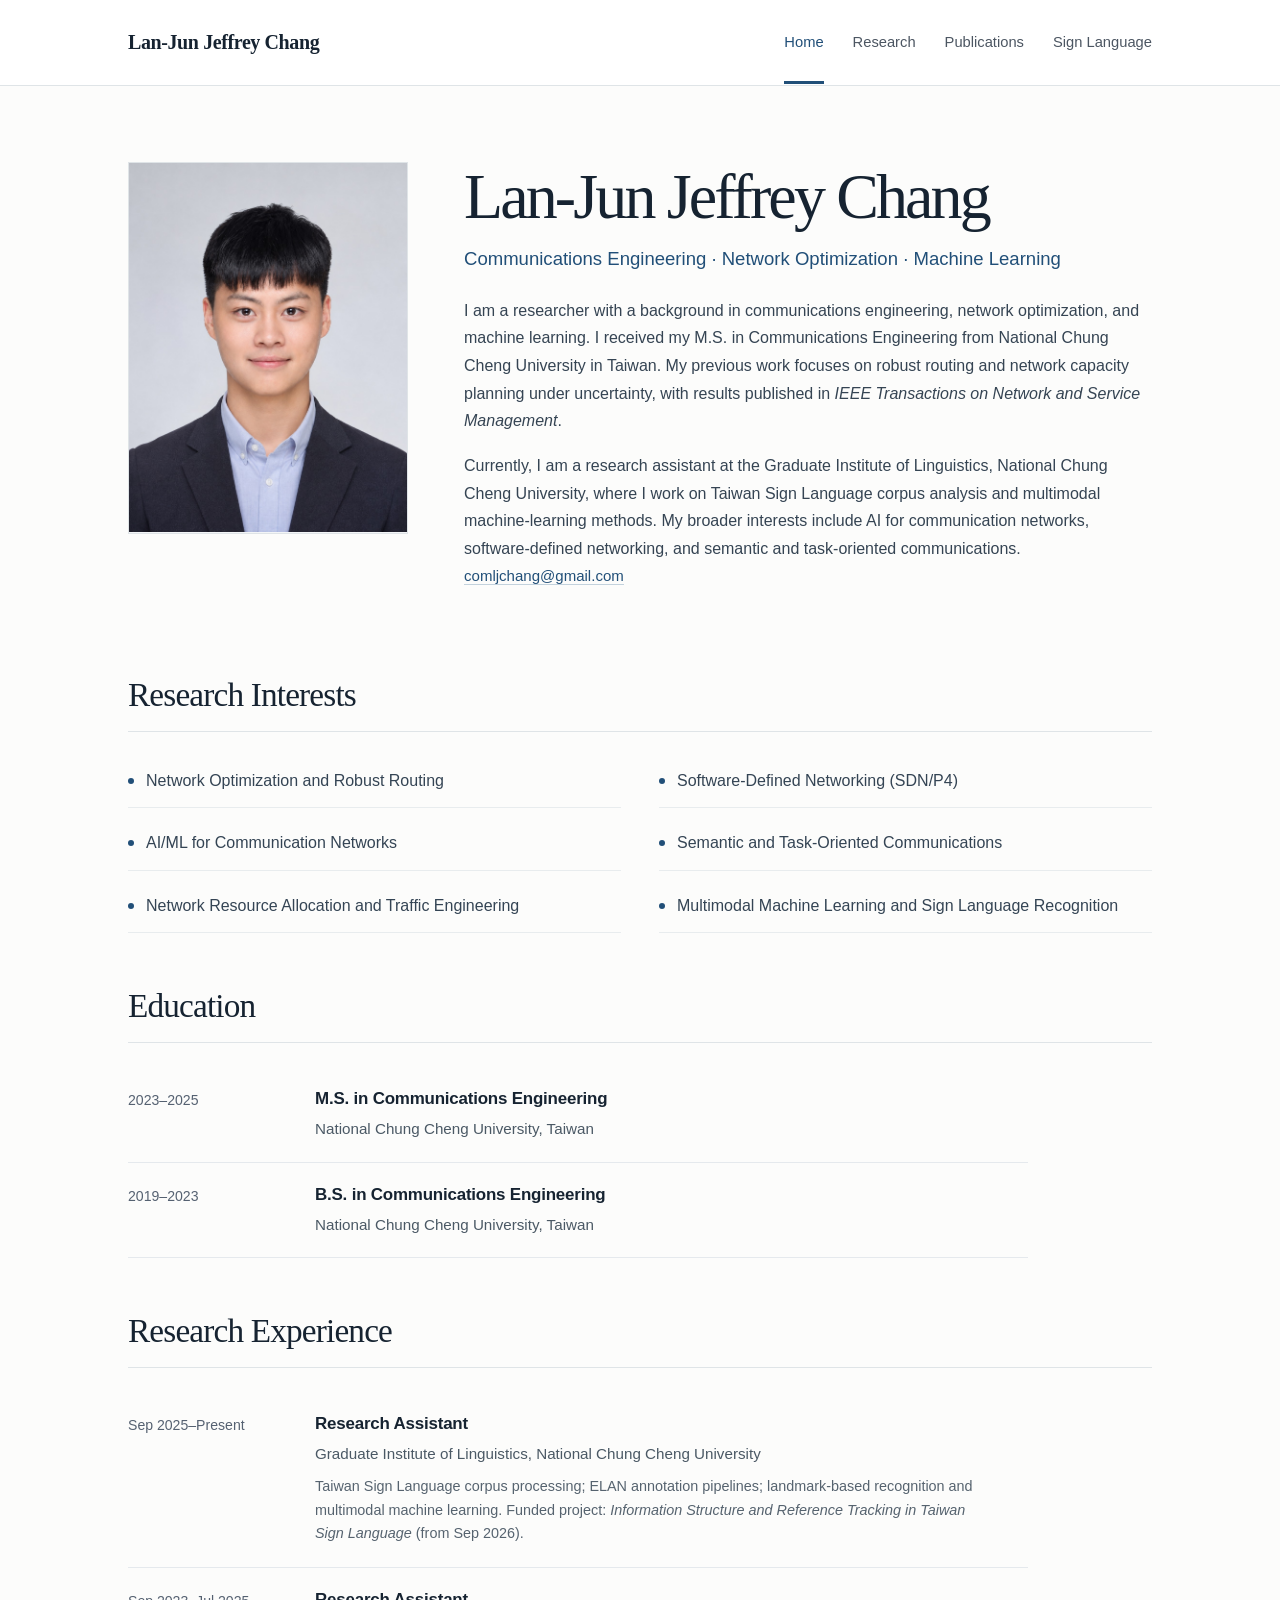
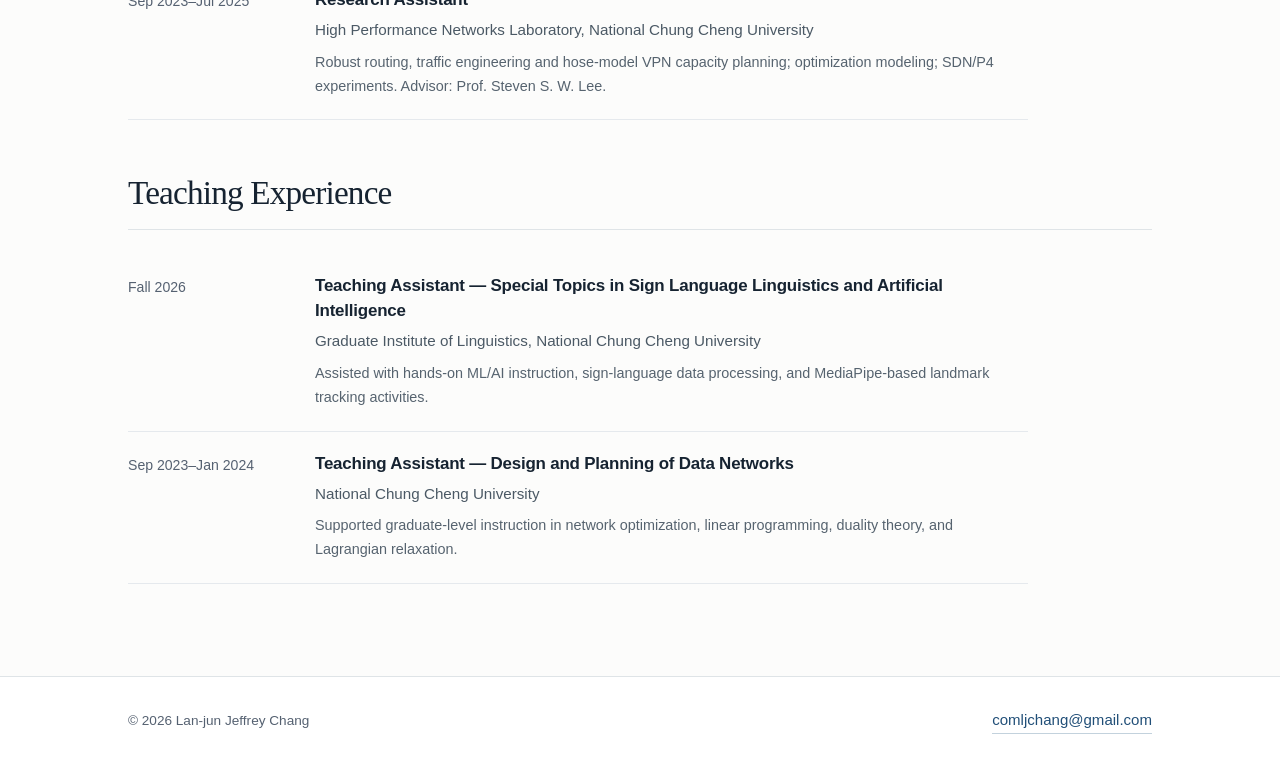
==== index.html @ 441f3f24 "Update index.html" ====
<!doctype html>
<html lang="en">
<head>
  <meta charset="utf-8">
  <meta name="viewport" content="width=device-width, initial-scale=1">
  <meta name="description" content="Academic homepage of Lan-Jun Jeffrey Chang, researcher in communications engineering, network optimization, and machine learning.">
  <meta name="theme-color" content="#ffffff">
  <title>Home | Lan-Jun Jeffrey Chang</title>
  <link rel="icon" type="image/svg+xml" href="favicon.svg">
  <link rel="stylesheet" href="styles.css">
</head>
<body>
  <a class="skip-link" href="#main">Skip to content</a>
  <header class="site-header">
    <div class="container header-inner">
      <a class="site-name" href="index.html">Lan-Jun Jeffrey Chang</a>
      <nav class="site-nav" aria-label="Main navigation">
        <a href="index.html" aria-current="page">Home</a>
        <a href="research.html">Research</a>
        <a href="publications.html">Publications</a>
        <a href="sign-language.html">Sign Language</a>
      </nav>
    </div>
  </header>
  <main id="main" class="container">
    <section class="home-intro" aria-labelledby="person-name">
      <figure class="portrait">
        <img src="profile.png" alt="Portrait of Lan-Jun Jeffrey Chang" width="1157" height="1536" loading="eager" decoding="async">
      </figure>
      <div class="intro-text">
        <h1 id="person-name">Lan-Jun Jeffrey Chang</h1>
        <p class="subtitle">Communications Engineering · Network Optimization · Machine Learning</p>
        <div class="bio">
          <p>I am a researcher with a background in communications engineering, network optimization, and machine learning. I received my M.S. in Communications Engineering from National Chung Cheng University in Taiwan. My previous work focuses on robust routing and network capacity planning under uncertainty, with results published in <em>IEEE Transactions on Network and Service Management</em>.</p>
          <p>Currently, I am a research assistant at the Graduate Institute of Linguistics, National Chung Cheng University, where I work on Taiwan Sign Language corpus analysis and multimodal machine-learning methods. My broader interests include AI for communication networks, software-defined networking, and semantic and task-oriented communications.</p>
        </div>
        <a class="contact-link" href="mailto:comljchang@gmail.com">comljchang@gmail.com</a>
      </div>
    </section>

    <section class="section" aria-labelledby="interests-title">
      <div class="section-title"><h2 id="interests-title">Research Interests</h2></div>
      <ul class="interests">
        <li>Network Optimization and Robust Routing</li>
        <li>Software-Defined Networking (SDN/P4)</li>
        <li>AI/ML for Communication Networks</li>
        <li>Semantic and Task-Oriented Communications</li>
        <li>Network Resource Allocation and Traffic Engineering</li>
        <li>Multimodal Machine Learning and Sign Language Recognition</li>
      </ul>
    </section>

    <section class="section" aria-labelledby="education-title">
      <div class="section-title"><h2 id="education-title">Education</h2></div>
      <div class="timeline">
        <div class="entry">
          <div class="date">2023–2025</div>
          <div><h3>M.S. in Communications Engineering</h3><p>National Chung Cheng University, Taiwan</p></div>
        </div>
        <div class="entry">
          <div class="date">2019–2023</div>
          <div><h3>B.S. in Communications Engineering</h3><p>National Chung Cheng University, Taiwan</p></div>
        </div>
      </div>
    </section>

    <section class="section" aria-labelledby="work-title">
      <div class="section-title"><h2 id="work-title">Research Experience</h2></div>
      <div class="timeline">
        <div class="entry">
          <div class="date">Sep 2025–Present</div>
          <div>
            <h3>Research Assistant</h3>
            <p>Graduate Institute of Linguistics, National Chung Cheng University</p>
            <p class="detail">Taiwan Sign Language corpus processing; ELAN annotation pipelines; landmark-based recognition and multimodal machine learning. Funded project: <em>Information Structure and Reference Tracking in Taiwan Sign Language</em> (from Sep 2026).</p>
          </div>
        </div>
        <div class="entry">
          <div class="date">Sep 2023–Jul 2025</div>
          <div>
            <h3>Research Assistant</h3>
            <p>High Performance Networks Laboratory, National Chung Cheng University</p>
            <p class="detail">Robust routing, traffic engineering and hose-model VPN capacity planning; optimization modeling; SDN/P4 experiments. Advisor: Prof. Steven S. W. Lee.</p>
          </div>
        </div>
      </div>
    </section>

    <section class="section" aria-labelledby="teaching-title">
      <div class="section-title"><h2 id="teaching-title">Teaching Experience</h2></div>
      <div class="timeline">
        <div class="entry">
          <div class="date">Fall 2026</div>
          <div>
            <h3>Teaching Assistant — Special Topics in Sign Language Linguistics and Artificial Intelligence</h3>
            <p>Graduate Institute of Linguistics, National Chung Cheng University</p>
            <p class="detail">Assisted with hands-on ML/AI instruction, sign-language data processing, and MediaPipe-based landmark tracking activities.</p>
          </div>
        </div>
        <div class="entry">
          <div class="date">Sep 2023–Jan 2024</div>
          <div>
            <h3>Teaching Assistant — Design and Planning of Data Networks</h3>
            <p>National Chung Cheng University</p>
            <p class="detail">Supported graduate-level instruction in network optimization, linear programming, duality theory, and Lagrangian relaxation.</p>
          </div>
        </div>
      </div>
    </section>
  </main>
  <footer class="site-footer">
    <div class="container footer-inner">
      <p>© 2026 Lan-jun Jeffrey Chang</p>
      <a class="footer-email" href="mailto:comljchang@gmail.com">comljchang@gmail.com</a>
    </div>
  </footer>
</body>
</html>
---- styles.css ----
:root{
  color-scheme: light;
  --page:#fcfcfb;
  --paper:#ffffff;
  --ink:#162331;
  --muted:#556171;
  --soft:#737e89;
  --accent:#214f78;
  --accent-hover:#123957;
  --line:#dfe4e7;
  --soft-bg:#f6f8f9;
  --max:1080px;
}
*, *::before, *::after{box-sizing:border-box}
html{scroll-behavior:smooth}
body{margin:0;background:var(--page);color:var(--ink);font-family: -apple-system,BlinkMacSystemFont,"Segoe UI",Roboto,"Noto Sans",Arial,sans-serif;font-size:16px;line-height:1.72;-webkit-font-smoothing:antialiased}
a{color:var(--accent);text-underline-offset:3px}
a:hover{color:var(--accent-hover)}
a:focus-visible{outline:3px solid #729ec5;outline-offset:4px;border-radius:2px}
button:focus-visible{outline:3px solid #729ec5;outline-offset:4px}
img{max-width:100%;height:auto}
p{margin:0 0 1.1rem}
h1,h2,h3{margin:0;font-weight:600;line-height:1.23;letter-spacing:-.025em}
h1,h2{font-family:Georgia,"Times New Roman",serif}
h1{font-size:clamp(2.55rem,5vw,4.15rem);font-weight:500;line-height:1.08;letter-spacing:-.045em}
h2{font-size:clamp(1.65rem,2.6vw,2.1rem);font-weight:500}
h3{font-size:1.12rem;font-weight:650;letter-spacing:-.012em}
.container{max-width:var(--max);margin:0 auto;padding:0 28px}
.skip-link{position:absolute;z-index:10;top:-80px;left:15px;background:#fff;padding:8px 14px}
.skip-link:focus{top:9px}
.site-header{background:var(--paper);border-bottom:1px solid var(--line)}
.header-inner{display:flex;align-items:center;justify-content:space-between;min-height:85px;gap:20px}
.site-name{font-family:Georgia,"Times New Roman",serif;font-size:1.25rem;text-decoration:none;color:var(--ink);font-weight:600;letter-spacing:-.02em;white-space:nowrap}
.site-name:hover{color:var(--accent)}
.site-nav{display:flex;align-items:center;gap:29px;flex-wrap:wrap}
.site-nav a{font-size:.92rem;text-decoration:none;color:#4c5662;padding:29px 0 25px;border-bottom:3px solid transparent;white-space:nowrap}
.site-nav a:hover,.site-nav a[aria-current="page"]{color:var(--accent);border-bottom-color:var(--accent)}
.site-footer{border-top:1px solid var(--line);padding:30px 0 42px;margin-top:78px;background:var(--paper);font-size:.85rem;color:var(--muted)}
.footer-inner{display:flex;justify-content:space-between;align-items:center;gap:18px;flex-wrap:wrap}
.footer-inner p{margin:0}
.footer-links{display:flex;gap:20px;flex-wrap:wrap}
.footer-links a{text-decoration:none}
.footer-links a:hover{text-decoration:underline}
.home-intro{padding:76px 0 58px;display:grid;grid-template-columns:300px minmax(0,1fr);gap:65px;align-items:start}
.portrait{margin:0}
.portrait img{display:block;width:100%;aspect-ratio:4/5;object-fit:cover;object-position:center top;border:1px solid var(--line);background:#e7ebed}
.portrait figcaption{margin-top:10px;font-size:.75rem;color:var(--soft)}
.eyebrow{font-size:.79rem;font-weight:650;color:var(--accent);text-transform:uppercase;letter-spacing:.115em;margin:0 0 14px}
.home-intro .subtitle{font-size:1.16rem;color:var(--accent);margin:14px 0 24px;line-height:1.5}
.home-intro .bio{max-width:650px;font-size:1.025rem;color:#354453}
.home-intro .bio p:last-child{margin-bottom:0}
.academic-links{margin:22px 0 0;display:flex;align-items:center;gap:20px;flex-wrap:wrap;font-size:.91rem}
.academic-links a{font-weight:600;text-decoration:none;border-bottom:1px solid #aac1d2}
.academic-links a:hover{border-bottom-color:currentColor}
.section{padding:39px 0 7px}
.section-title{border-bottom:1px solid var(--line);padding-bottom:15px;margin-bottom:24px}
.section-title h2{margin:0}
.section-intro{max-width:790px;color:var(--muted);margin-top:12px}
.interests{display:grid;grid-template-columns:repeat(2,minmax(0,1fr));gap:10px 38px;list-style:none;padding:0;margin:0}
.interests li{border-bottom:1px solid #e8ecee;padding:11px 0 13px;display:flex;gap:12px;color:#344454}
.interests li::before{content:"";width:6px;height:6px;margin-top:11px;flex:0 0 auto;background:var(--accent);border-radius:50%}
.experience-grid{display:grid;grid-template-columns:1fr 1fr;gap:52px}
.entry{display:grid;grid-template-columns:112px 1fr;gap:18px;padding:20px 0;border-bottom:1px solid #e5e9ed}
.entry:first-child{padding-top:5px}
.entry .date{font-size:.87rem;color:var(--muted);padding-top:2px;white-space:nowrap}
.entry h3{font-size:1.02rem;margin-bottom:6px}
.entry p{font-size:.92rem;color:var(--muted);margin:0;line-height:1.55}
.paper{display:grid;grid-template-columns:61px 1fr;gap:20px;padding:20px 0 22px;border-bottom:1px solid #e5e9ed}
.paper:first-child{padding-top:1px}
.paper-year{font-size:.91rem;color:var(--muted);padding-top:2px}
.paper h3{font-size:1.08rem;line-height:1.45;font-weight:650;margin:0 0 7px}
.paper h3 a{text-decoration:none;color:var(--ink)}
.paper h3 a:hover{text-decoration:underline;color:var(--accent)}
.paper p{margin:0 0 7px;color:var(--muted);font-size:.94rem}
.paper .journal{font-style:italic}
.paper-links{margin-top:4px;display:flex;gap:18px;flex-wrap:wrap;font-size:.88rem}
.paper-links a{text-decoration:none;font-weight:600}
.text-link{display:inline-block;text-decoration:none;font-size:.94rem;font-weight:650;margin-top:18px}
.text-link:hover{text-decoration:underline}
.page-intro{padding:65px 0 35px;max-width:850px}
.page-intro .summary{font-size:1.13rem;color:#42515f;max-width:760px;margin:22px 0 0}
.content-section{padding:34px 0 12px}
.content-section h2{border-bottom:1px solid var(--line);padding-bottom:15px;margin-bottom:24px}
.content-section h3{margin:24px 0 9px}
.content-section p{max-width:810px;color:#3d4b59}
.content-section ul{padding-left:24px;color:#3d4b59}
.content-section li{padding-bottom:6px;max-width:770px}
.project{padding:17px 0 24px;border-bottom:1px solid #e5e9ed}
.project:first-child{padding-top:0}
.project h3{margin:0 0 10px;font-size:1.16rem}
.project p{margin-bottom:8px}
.project .project-keywords{font-size:.86rem;color:var(--muted);margin:10px 0 0}
.note{border-left:3px solid #8eaac1;background:var(--soft-bg);padding:15px 19px;font-size:.89rem;color:var(--muted);max-width:820px;margin-top:22px}
.stack{display:grid;grid-template-columns:1fr 1fr;gap:42px;margin-top:6px}
.stack h3{margin-top:0}
.small-list{list-style:none;margin:0;padding:0}
.small-list li{padding:9px 0;border-bottom:1px solid #e5e9ed;color:#3e4c59}
.contact-inline{font-size:.95rem;color:var(--muted)}
@media(max-width:900px){.home-intro{grid-template-columns:260px 1fr;gap:36px;padding-top:52px}.experience-grid{gap:30px}.entry{grid-template-columns:1fr;gap:0}.site-nav{gap:18px}}
@media(max-width:690px){.container{padding:0 21px}.header-inner{display:block;padding-top:14px;padding-bottom:9px;min-height:auto}.site-name{display:block;font-size:1.21rem}.site-nav{gap:21px;margin-top:8px;flex-wrap:nowrap;overflow-x:auto;scrollbar-width:thin}.site-nav a{font-size:.86rem;padding:12px 0 10px}.home-intro{display:flex;flex-direction:column;gap:30px;padding:35px 0 30px}.portrait{width:min(100%,300px)}.portrait figcaption{margin-top:7px}.home-intro .subtitle{margin:14px 0 20px}.interests,.experience-grid,.stack{grid-template-columns:1fr}.section{padding-top:28px}.page-intro{padding:45px 0 22px}.page-intro .summary{font-size:1.045rem}.site-footer{margin-top:55px}.entry{grid-template-columns:98px 1fr;gap:12px}}
@media(max-width:385px){.container{padding:0 16px}.paper{grid-template-columns:1fr;gap:5px}.entry{grid-template-columns:1fr;gap:2px}.site-nav{gap:18px}}
@media(prefers-reduced-motion:reduce){html{scroll-behavior:auto}}

/* Scholar site updates — November 2026 */
.home-intro{grid-template-columns:280px minmax(0,1fr);gap:56px;padding:76px 0 46px}
.portrait img{aspect-ratio:1157/1536;object-fit:contain;object-position:center top;border:1px solid var(--line);background:#f3f5f7}
.home-intro .bio{font-size:1rem;max-width:730px}
.contact-link,.footer-email{font-size:.94rem;text-decoration:none;color:var(--accent);border-bottom:1px solid #c3d2dd}
.contact-link:hover,.footer-email:hover{border-bottom-color:var(--accent)}
.section{padding:39px 0 14px}
.timeline{max-width:900px}
.timeline .entry{grid-template-columns:165px minmax(0,1fr);gap:22px;padding:19px 0 21px}
.timeline .entry .date{font-size:.88rem;white-space:normal}
.timeline .entry h3{font-size:1.06rem;line-height:1.48}
.timeline .entry p{font-size:.95rem;color:#4b5965}
.timeline .entry .detail{margin-top:9px;color:#56636f;font-size:.9rem;line-height:1.65;max-width:680px}
.interests{grid-template-columns:repeat(2,minmax(0,1fr))}
.teaching-photo{margin:9px 0 34px;max-width:960px}
.teaching-photo img{display:block;width:100%;height:auto;border:1px solid var(--line);background:#f4f5f6}
.teaching-photo figcaption{font-size:.81rem;line-height:1.6;color:var(--muted);margin-top:9px}
@media(max-width:900px){.home-intro{grid-template-columns:240px 1fr;gap:33px;padding-top:52px}.timeline .entry{grid-template-columns:140px 1fr}}
@media(max-width:690px){.home-intro{display:flex;flex-direction:column;gap:28px;padding:35px 0 25px}.portrait{width:min(100%,265px)}.timeline .entry{grid-template-columns:122px 1fr;gap:12px}.interests{grid-template-columns:1fr}.teaching-photo{margin:8px 0 27px}}
@media(max-width:420px){.timeline .entry{grid-template-columns:1fr;gap:6px}}

/* Sign Language: accessible software tools */
.mission-section{padding-top:8px}
.mission-section p{max-width:860px}
.software-section{padding-top:28px}
.software-section > p{max-width:890px}
.software-grid{display:grid;grid-template-columns:repeat(2,minmax(0,1fr));gap:22px;margin-top:23px}
.software-item{border:1px solid var(--line);background:var(--paper);padding:26px 25px 25px;display:flex;flex-direction:column;align-items:flex-start;min-height:286px}
.software-item h3{margin:0 0 11px;font-size:1.1rem}
.software-item p{margin:0 0 24px;font-size:.95rem;line-height:1.66;color:#455464}
.download-unavailable,.download-link{display:inline-block;margin-top:auto;padding:10px 15px;font-size:.87rem;font-weight:600;line-height:1.4;border:1px solid #cdd7de;border-radius:3px}
.download-unavailable{background:#f4f6f7;color:#6c7680;cursor:not-allowed}
.download-link{background:var(--accent);color:#fff;text-decoration:none;border-color:var(--accent)}
.download-link:hover{background:var(--accent-hover);border-color:var(--accent-hover);color:#fff}
.software-note{font-size:.86rem;color:var(--muted);margin-top:14px}
@media(max-width:690px){.software-grid{grid-template-columns:1fr;gap:15px}.software-item{min-height:unset;padding:21px 19px}}

/* Ongoing avatar modeling project */
.project-status{font-size:.88rem;color:var(--muted);font-style:italic;margin-top:9px}
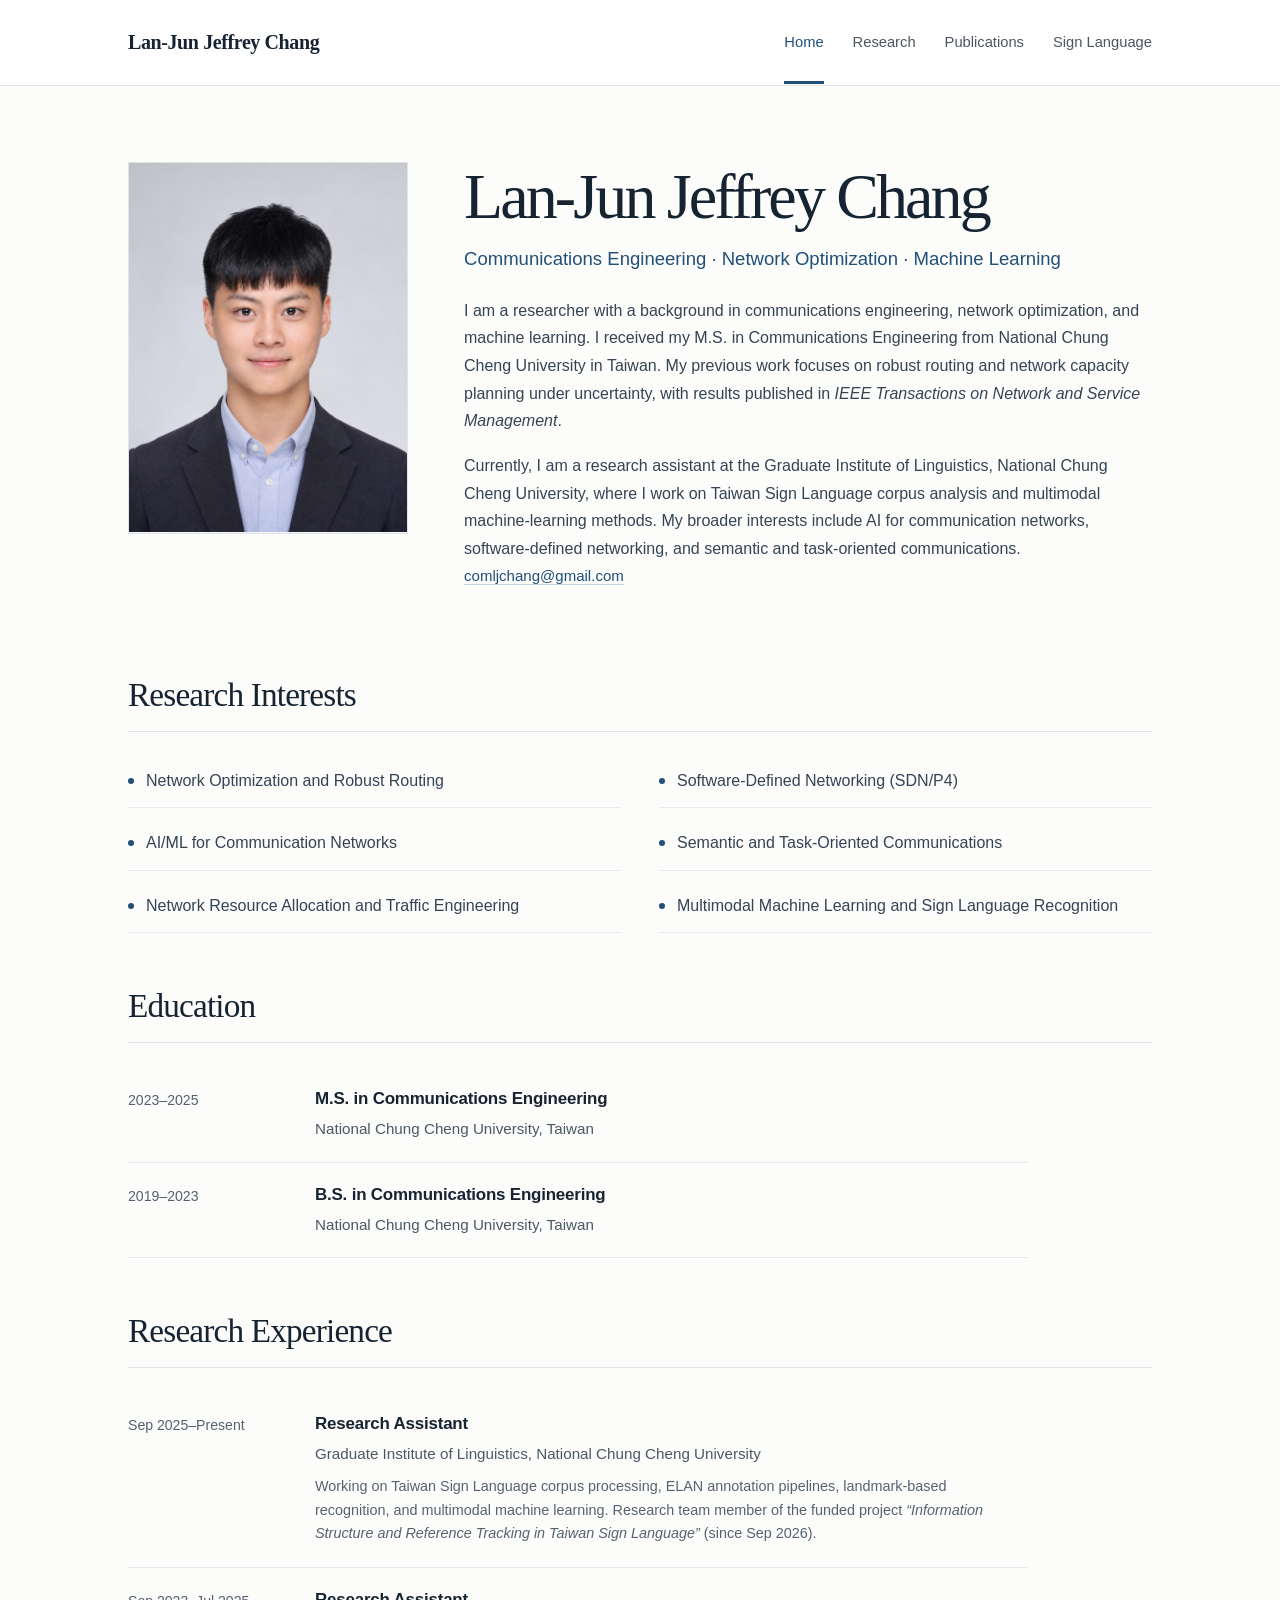
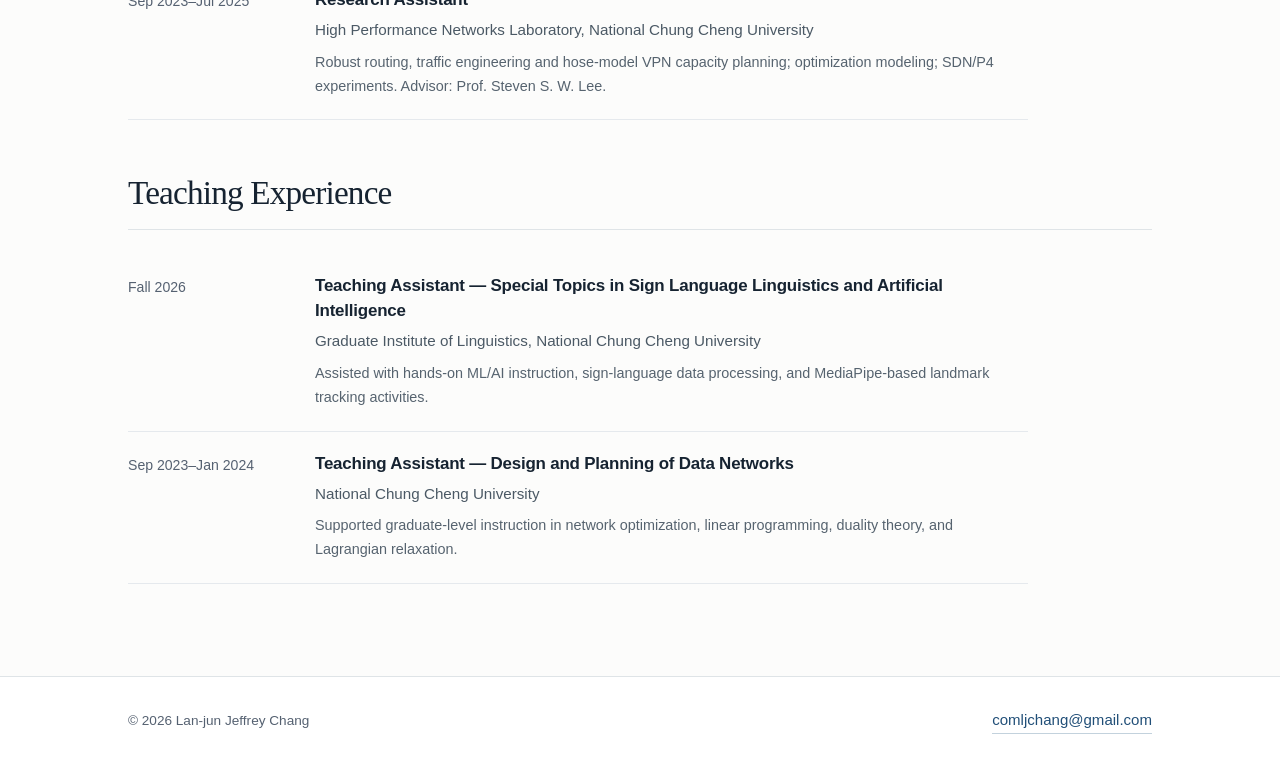
==== commit 737c55b2: "Update index.html" ====
--- a/index.html
+++ b/index.html
@@ -72,7 +72,7 @@
           <div>
             <h3>Research Assistant</h3>
             <p>Graduate Institute of Linguistics, National Chung Cheng University</p>
-            <p class="detail">Taiwan Sign Language corpus processing; ELAN annotation pipelines; landmark-based recognition and multimodal machine learning. Funded project: <em>Information Structure and Reference Tracking in Taiwan Sign Language</em> (from Sep 2026).</p>
+            <p class="detail">Working on Taiwan Sign Language corpus processing, ELAN annotation pipelines, landmark-based recognition, and multimodal machine learning. Research team member of the funded project <em>“Information Structure and Reference Tracking in Taiwan Sign Language”</em> (since Sep 2026).</p>
           </div>
         </div>
         <div class="entry">
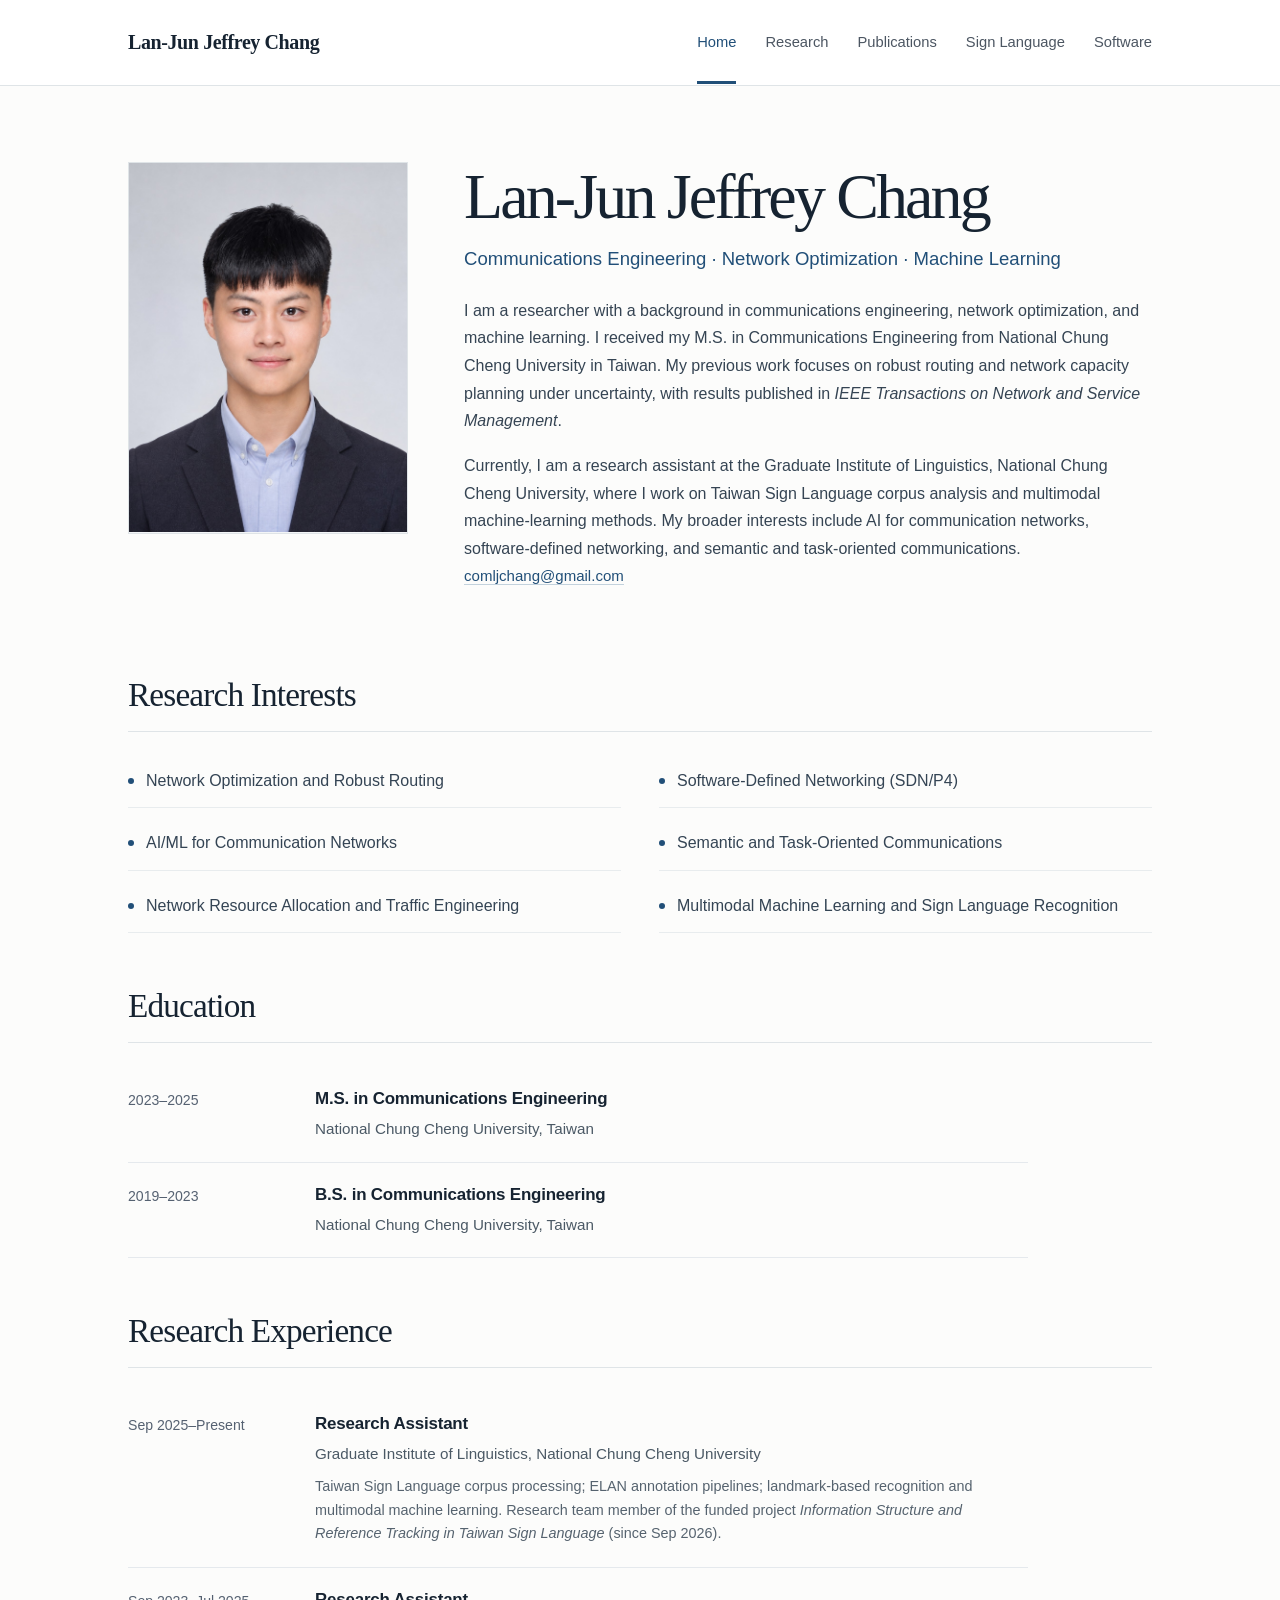
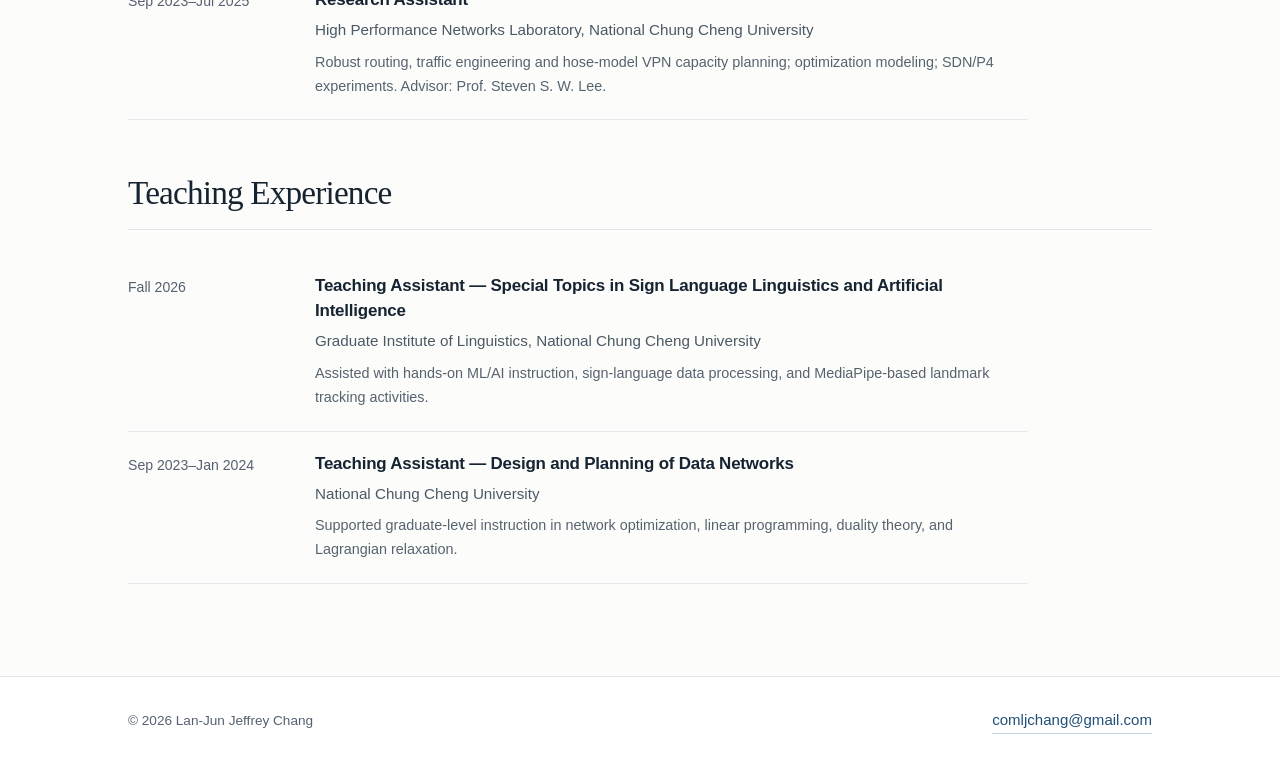
==== commit 0dfdbb39: "Add files via upload" ====
--- a/index.html
+++ b/index.html
@@ -19,6 +19,7 @@
         <a href="research.html">Research</a>
         <a href="publications.html">Publications</a>
         <a href="sign-language.html">Sign Language</a>
+        <a href="software.html">Software</a>
       </nav>
     </div>
   </header>
@@ -72,7 +73,7 @@
           <div>
             <h3>Research Assistant</h3>
             <p>Graduate Institute of Linguistics, National Chung Cheng University</p>
-            <p class="detail">Working on Taiwan Sign Language corpus processing, ELAN annotation pipelines, landmark-based recognition, and multimodal machine learning. Research team member of the funded project <em>“Information Structure and Reference Tracking in Taiwan Sign Language”</em> (since Sep 2026).</p>
+            <p class="detail">Taiwan Sign Language corpus processing; ELAN annotation pipelines; landmark-based recognition and multimodal machine learning. Research team member of the funded project <em>Information Structure and Reference Tracking in Taiwan Sign Language</em> (since Sep 2026).</p>
           </div>
         </div>
         <div class="entry">
@@ -110,7 +111,7 @@
   </main>
   <footer class="site-footer">
     <div class="container footer-inner">
-      <p>© 2026 Lan-jun Jeffrey Chang</p>
+      <p>© 2026 Lan-Jun Jeffrey Chang</p>
       <a class="footer-email" href="mailto:comljchang@gmail.com">comljchang@gmail.com</a>
     </div>
   </footer>
--- a/styles.css
+++ b/styles.css
@@ -140,3 +140,54 @@
 
 /* Ongoing avatar modeling project */
 .project-status{font-size:.88rem;color:var(--muted);font-style:italic;margin-top:9px}
+
+/* Academic software directory and individual tool pages. */
+.breadcrumb{display:flex;gap:11px;align-items:center;padding:40px 0 0;font-size:.87rem;color:var(--muted)}
+.breadcrumb a{color:var(--muted);text-decoration:none}
+.breadcrumb a:hover{color:var(--accent);text-decoration:underline}
+.app-intro{padding-top:28px;max-width:970px;padding-bottom:28px}
+.tool-list-intro{padding-bottom:35px}
+.app-intro .summary,.tool-list-intro .summary{max-width:810px}
+.app-quick-facts{display:grid;grid-template-columns:1fr 1.25fr 1fr;gap:14px;border-top:1px solid var(--line);border-bottom:1px solid var(--line);margin-top:36px;padding:19px 0}
+.app-quick-facts div{display:flex;flex-direction:column;gap:4px;padding-right:22px}
+.app-quick-facts div+div{border-left:1px solid var(--line);padding-left:23px}
+.fact-label{color:var(--muted);font-size:.78rem;letter-spacing:.025em}
+.app-quick-facts strong{font-size:.93rem;font-weight:600;line-height:1.5}
+.software-title-link{color:var(--ink);text-decoration:none}
+.software-title-link:hover{color:var(--accent);text-decoration:underline}
+.tool-type{font-size:.76rem!important;color:var(--accent)!important;font-weight:650;text-transform:uppercase;letter-spacing:.09em;margin-bottom:8px!important}
+.software-item{min-height:305px}
+.software-item .software-actions{margin-top:auto;display:flex;gap:10px 17px;align-items:center;flex-wrap:wrap}
+.software-item .software-actions .plain-action{font-size:.87rem;font-weight:650;text-decoration:none}
+.software-item .software-actions .plain-action:hover{text-decoration:underline}
+.software-item .download-unavailable,.software-item .download-link{margin:0;padding:8px 11px;font-size:.8rem}
+.software-item .download-unavailable{font-weight:500}
+.software-directory{padding-top:15px}
+.software-directory-grid{margin-top:16px}
+.software-directory-grid .software-item{min-height:400px}
+.simple-feature-list{margin:0 0 25px!important;padding:0 0 0 19px!important;font-size:.89rem;line-height:1.5;color:var(--muted)!important}
+.simple-feature-list li{padding-bottom:4px!important}
+.software-context p{max-width:855px}
+.software-small-backlink{font-size:.94rem}
+.tool-overview{padding-top:19px}
+.tool-workflow{padding-bottom:0}
+.workflow-grid{display:grid;grid-template-columns:repeat(3,minmax(0,1fr));gap:18px;list-style:none;counter-reset:none;padding:0!important;margin:12px 0 4px!important}
+.workflow-grid li{border:1px solid var(--line);background:var(--paper);padding:24px 21px 26px;min-height:207px;max-width:none}
+.workflow-grid h3{font-size:1.02rem;margin:9px 0 7px}
+.workflow-grid p{font-size:.9rem;line-height:1.55;color:var(--muted);margin-bottom:0}
+.workflow-index{font-family:Georgia,serif;color:var(--accent);font-size:1.25rem}
+.app-bullet-list{padding-left:23px}
+.app-bullet-list li{max-width:900px}
+.download-panel{border:1px solid var(--line);background:var(--soft-bg);padding:28px 30px;display:grid;grid-template-columns:minmax(0,1fr) auto;gap:28px;align-items:center;max-width:960px}
+.download-panel h3{margin:0 0 7px!important;font-size:1.16rem}
+.download-panel p{font-size:.92rem;margin:0 0 7px;max-width:680px;color:var(--muted)}
+.download-panel .download-link,.download-panel .download-unavailable{white-space:nowrap;margin:0}
+.release-meta:empty{display:none}
+.download-panel-action{display:flex;justify-content:flex-end}
+.download-section{padding-top:44px}
+.tool-back-link{font-size:.9rem;margin:33px 0 20px}
+.tool-back-link a{text-decoration:none}
+.tool-back-link a:hover{text-decoration:underline}
+[hidden]{display:none!important}
+@media(max-width:800px){.app-quick-facts{grid-template-columns:repeat(3,1fr)}.workflow-grid{gap:11px}.workflow-grid li{padding:19px 15px}.download-panel{grid-template-columns:1fr;gap:15px}.download-panel-action{justify-content:flex-start}}
+@media(max-width:690px){.breadcrumb{padding-top:28px}.app-quick-facts{grid-template-columns:1fr;gap:0;padding:8px 0}.app-quick-facts div{padding:10px 0}.app-quick-facts div+div{border-left:none;border-top:1px solid var(--line);padding-left:0}.workflow-grid{grid-template-columns:1fr;gap:10px}.workflow-grid li{min-height:unset}.software-directory-grid .software-item{min-height:unset}.download-panel{padding:21px 19px}}
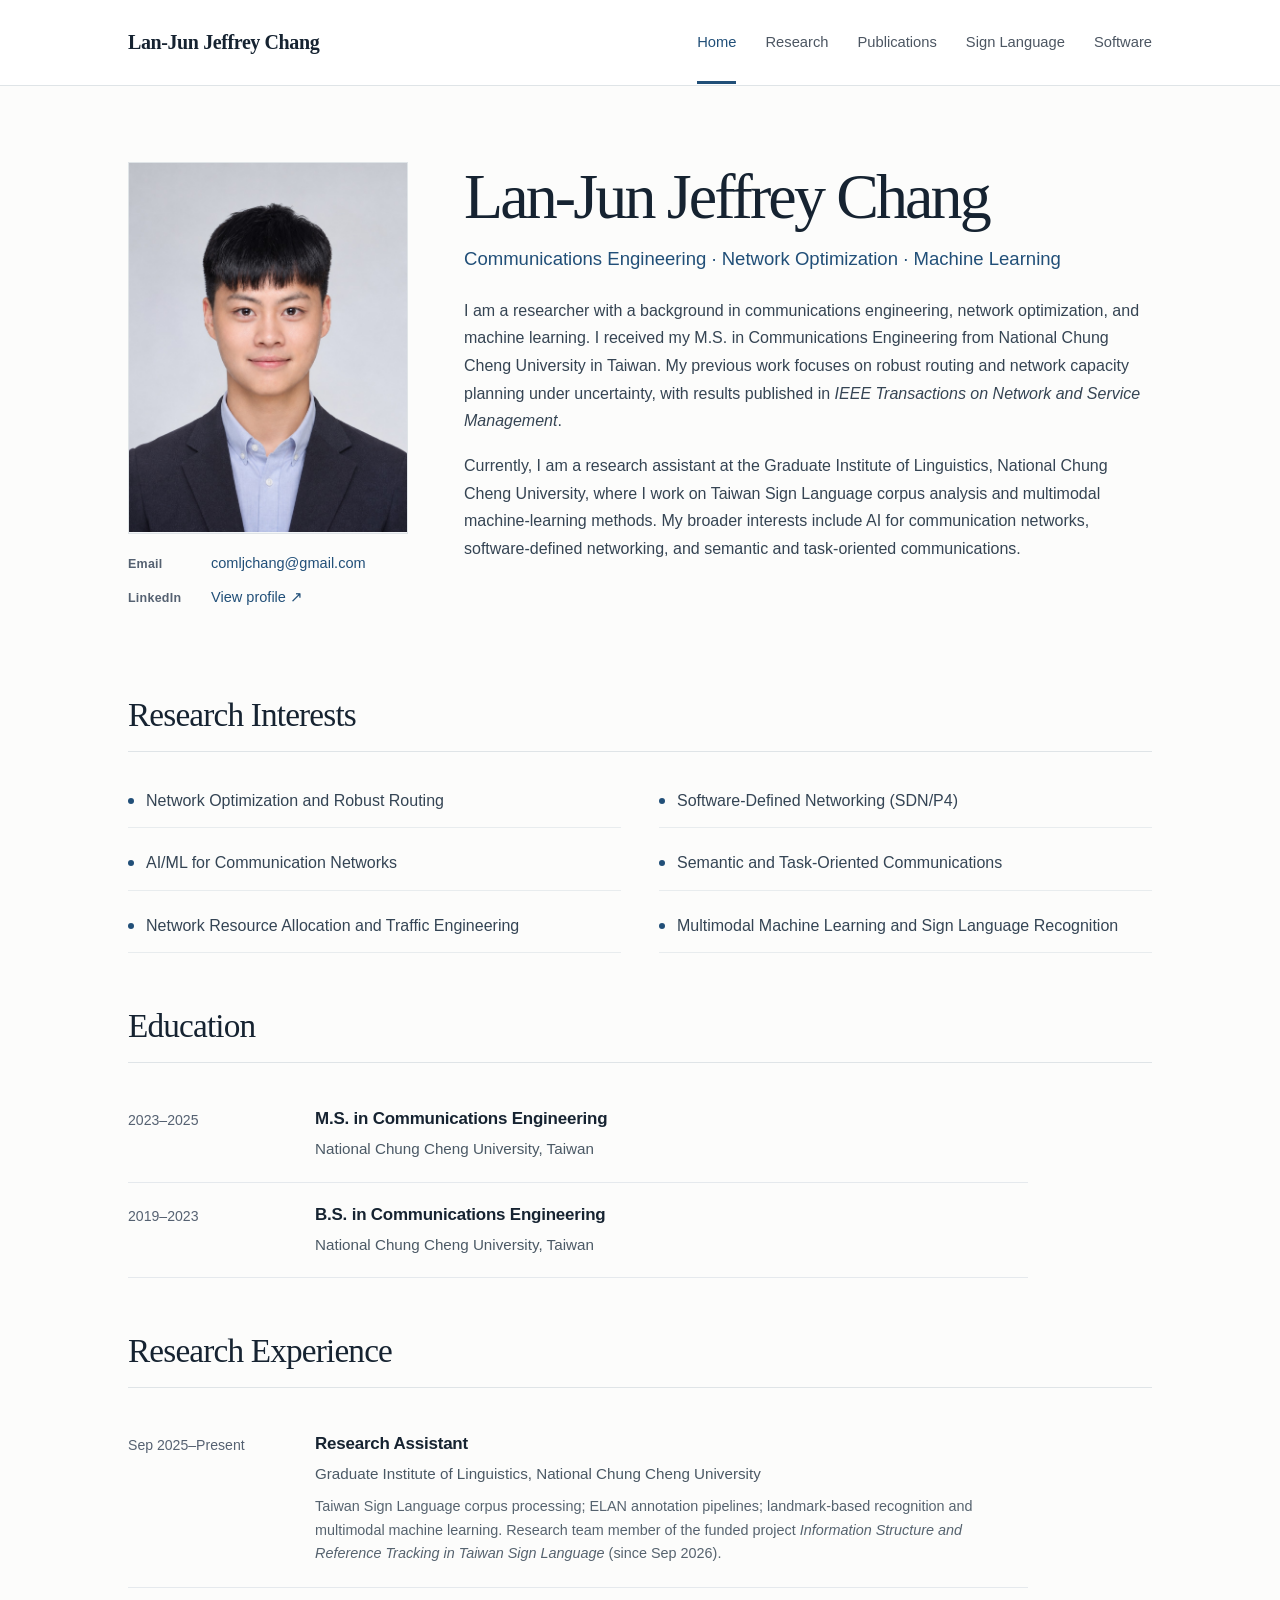
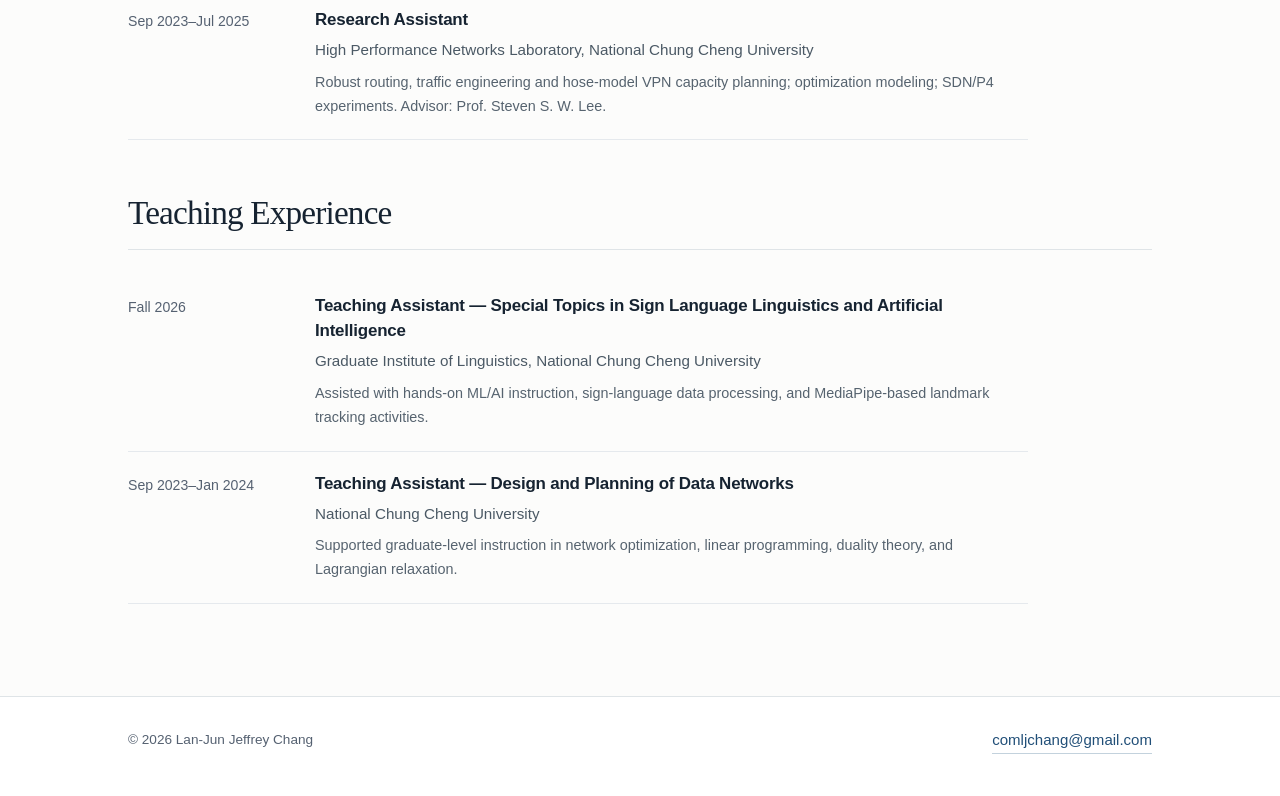
==== commit 7091e85c: "Add files via upload" ====
--- a/index.html
+++ b/index.html
@@ -25,9 +25,21 @@
   </header>
   <main id="main" class="container">
     <section class="home-intro" aria-labelledby="person-name">
-      <figure class="portrait">
-        <img src="profile.png" alt="Portrait of Lan-Jun Jeffrey Chang" width="1157" height="1536" loading="eager" decoding="async">
-      </figure>
+      <div class="portrait-column">
+        <figure class="portrait">
+          <img src="profile.png" alt="Portrait of Lan-Jun Jeffrey Chang" width="1157" height="1536" loading="eager" decoding="async">
+        </figure>
+        <address class="portrait-contact" aria-label="Contact information">
+          <div class="portrait-contact-row">
+            <span class="portrait-contact-label">Email</span>
+            <a href="mailto:comljchang@gmail.com">comljchang@gmail.com</a>
+          </div>
+          <div class="portrait-contact-row">
+            <span class="portrait-contact-label">LinkedIn</span>
+            <a href="https://www.linkedin.com/in/lan-jun-chang-572310377" target="_blank" rel="noopener noreferrer" aria-label="Lan-Jun Jeffrey Chang on LinkedIn">View profile ↗</a>
+          </div>
+        </address>
+      </div>
       <div class="intro-text">
         <h1 id="person-name">Lan-Jun Jeffrey Chang</h1>
         <p class="subtitle">Communications Engineering · Network Optimization · Machine Learning</p>
@@ -35,7 +47,6 @@
           <p>I am a researcher with a background in communications engineering, network optimization, and machine learning. I received my M.S. in Communications Engineering from National Chung Cheng University in Taiwan. My previous work focuses on robust routing and network capacity planning under uncertainty, with results published in <em>IEEE Transactions on Network and Service Management</em>.</p>
           <p>Currently, I am a research assistant at the Graduate Institute of Linguistics, National Chung Cheng University, where I work on Taiwan Sign Language corpus analysis and multimodal machine-learning methods. My broader interests include AI for communication networks, software-defined networking, and semantic and task-oriented communications.</p>
         </div>
-        <a class="contact-link" href="mailto:comljchang@gmail.com">comljchang@gmail.com</a>
       </div>
     </section>
 
--- a/styles.css
+++ b/styles.css
@@ -191,3 +191,30 @@
 [hidden]{display:none!important}
 @media(max-width:800px){.app-quick-facts{grid-template-columns:repeat(3,1fr)}.workflow-grid{gap:11px}.workflow-grid li{padding:19px 15px}.download-panel{grid-template-columns:1fr;gap:15px}.download-panel-action{justify-content:flex-start}}
 @media(max-width:690px){.breadcrumb{padding-top:28px}.app-quick-facts{grid-template-columns:1fr;gap:0;padding:8px 0}.app-quick-facts div{padding:10px 0}.app-quick-facts div+div{border-left:none;border-top:1px solid var(--line);padding-left:0}.workflow-grid{grid-template-columns:1fr;gap:10px}.workflow-grid li{min-height:unset}.software-directory-grid .software-item{min-height:unset}.download-panel{padding:21px 19px}}
+
+/* Research demonstration: intentionally restrained academic design */
+.recognition-section{padding-top:35px}
+.recognition-feature{display:grid;grid-template-columns:minmax(0,1fr) 240px;gap:28px;align-items:center;border:1px solid var(--line);background:#fff;padding:28px 30px}
+.recognition-feature h3{font-family:Georgia,"Times New Roman",serif;font-size:1.52rem;font-weight:500;letter-spacing:-.025em;margin:0 0 15px}
+.recognition-feature p{margin-bottom:11px;max-width:705px}
+.recognition-feature .tool-type{margin-bottom:9px!important}
+.recognition-feature .recognition-context{color:var(--muted);font-size:.94rem}
+.recognition-meta{display:flex;flex-wrap:wrap;gap:7px 13px;margin-top:18px}
+.recognition-meta span{color:#617080;font-size:.79rem;border:1px solid var(--line);padding:4px 9px}
+.recognition-feature-action{display:flex;flex-direction:column;align-items:flex-start;justify-content:center;gap:9px}
+.recognition-open-link{display:inline-block;text-align:center;margin:0;white-space:nowrap}
+.recognition-feature .recognition-external-note{font-size:.8rem;color:var(--muted);margin:0;line-height:1.5}
+@media(max-width:780px){.recognition-feature{grid-template-columns:1fr;padding:23px 20px;gap:21px}.recognition-feature-action{align-items:flex-start}}
+@media(max-width:400px){.recognition-open-link{white-space:normal}}
+
+/* Academic contact details directly beneath the homepage portrait. */
+.portrait-column { min-width:0; }
+.portrait-contact { display:grid; gap:12px; margin-top:19px; font-style:normal; font-size:.91rem; }
+.portrait-contact-row { display:grid; grid-template-columns:72px minmax(0,1fr); gap:11px; align-items:baseline; }
+.portrait-contact-label { font-size:.78rem; letter-spacing:.02em; font-weight:600; color:var(--muted); }
+.portrait-contact a { color:var(--accent); text-decoration:none; overflow-wrap:anywhere; line-height:1.4; }
+.portrait-contact a:hover { text-decoration:underline; }
+@media(max-width:690px) {
+  .portrait-column { width:min(100%, 300px); }
+  .portrait { width:100%; }
+}
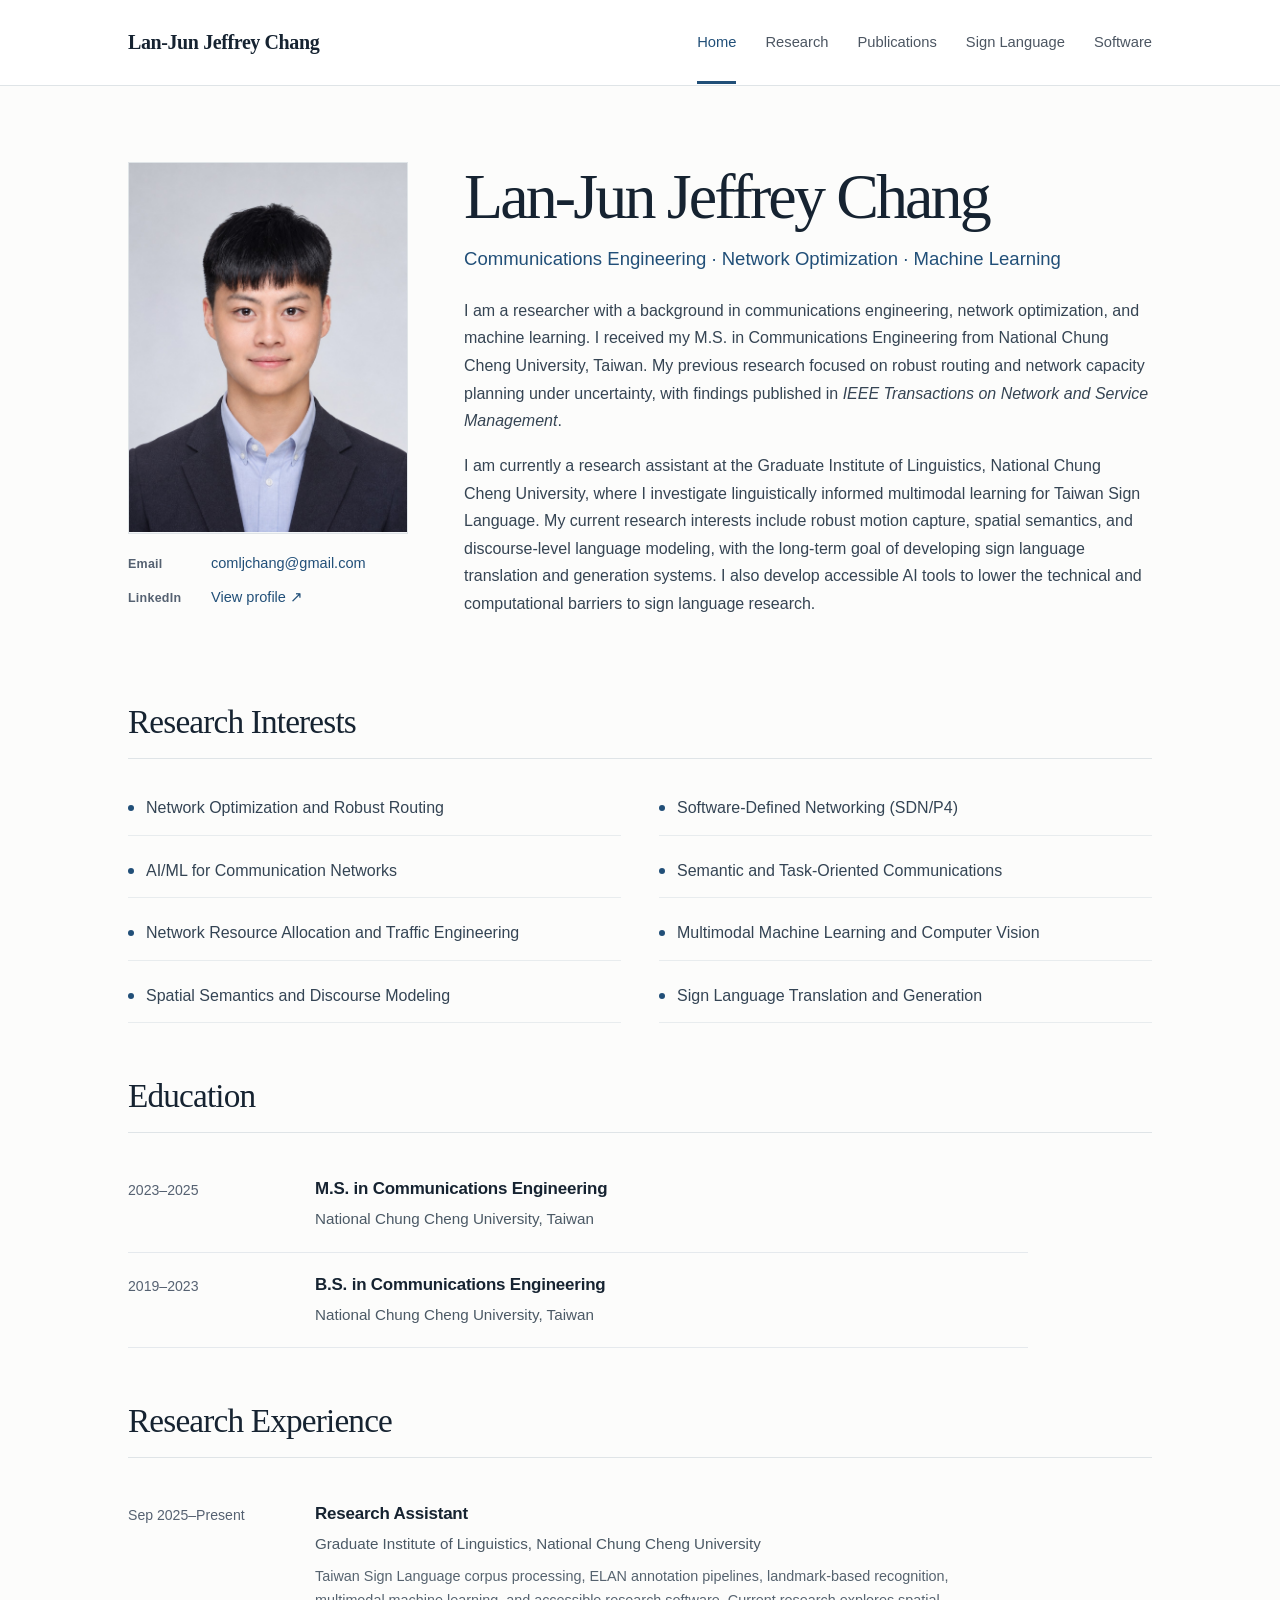
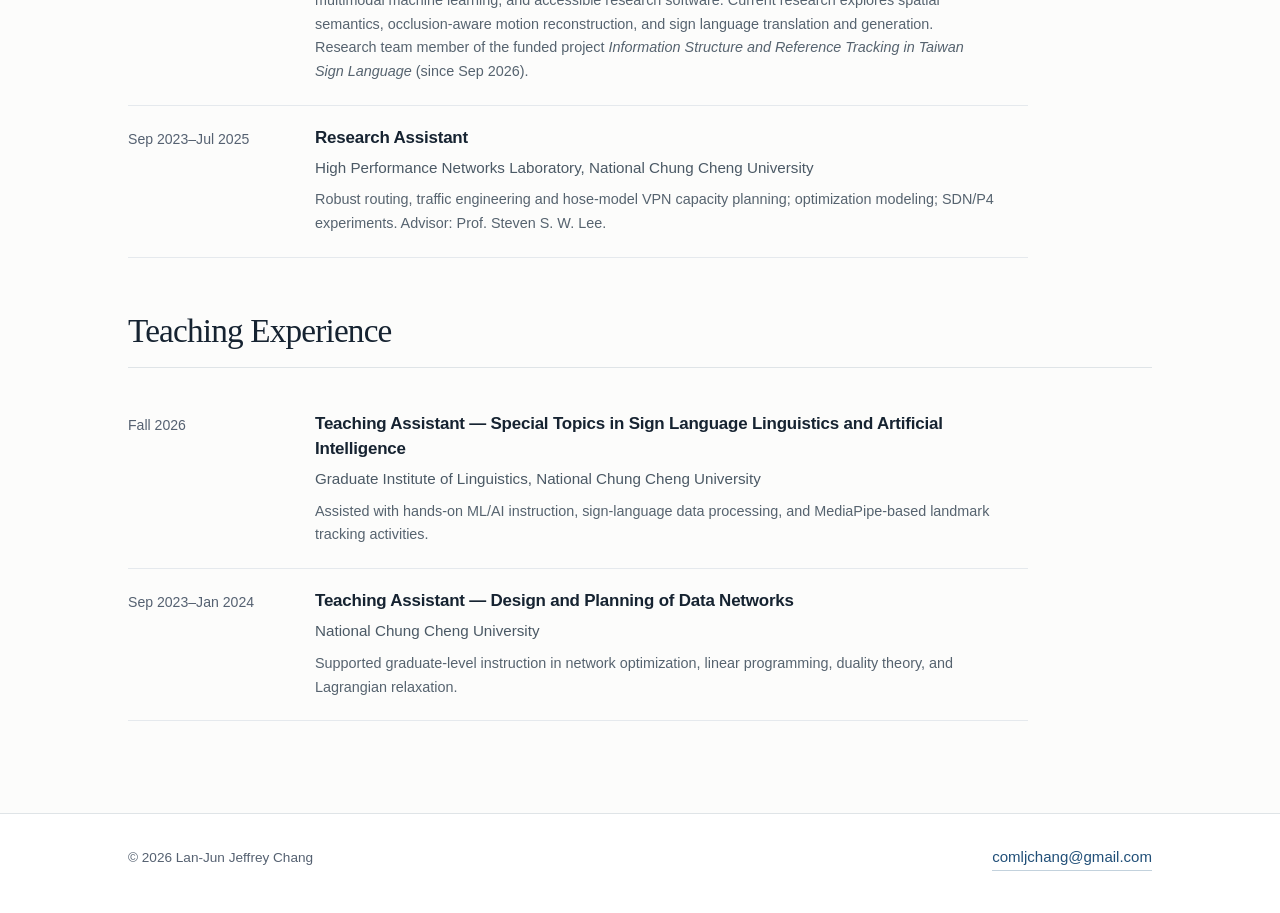
==== commit 37fc69c1: "Add files via upload" ====
--- a/index.html
+++ b/index.html
@@ -8,6 +8,9 @@
   <title>Home | Lan-Jun Jeffrey Chang</title>
   <link rel="icon" type="image/svg+xml" href="favicon.svg">
   <link rel="stylesheet" href="styles.css">
+  <!-- Cloudflare Web Analytics -->
+  <script type="module" src="https://static.cloudflareinsights.com/beacon.min.js" data-cf-beacon='{"token":"f5f87599f31e4d71a6280b4d701c4378"}'></script>
+  <!-- End Cloudflare Web Analytics -->
 </head>
 <body>
   <a class="skip-link" href="#main">Skip to content</a>
@@ -44,8 +47,8 @@
         <h1 id="person-name">Lan-Jun Jeffrey Chang</h1>
         <p class="subtitle">Communications Engineering · Network Optimization · Machine Learning</p>
         <div class="bio">
-          <p>I am a researcher with a background in communications engineering, network optimization, and machine learning. I received my M.S. in Communications Engineering from National Chung Cheng University in Taiwan. My previous work focuses on robust routing and network capacity planning under uncertainty, with results published in <em>IEEE Transactions on Network and Service Management</em>.</p>
-          <p>Currently, I am a research assistant at the Graduate Institute of Linguistics, National Chung Cheng University, where I work on Taiwan Sign Language corpus analysis and multimodal machine-learning methods. My broader interests include AI for communication networks, software-defined networking, and semantic and task-oriented communications.</p>
+          <p>I am a researcher with a background in communications engineering, network optimization, and machine learning. I received my M.S. in Communications Engineering from National Chung Cheng University, Taiwan. My previous research focused on robust routing and network capacity planning under uncertainty, with findings published in <em>IEEE Transactions on Network and Service Management</em>.</p>
+          <p>I am currently a research assistant at the Graduate Institute of Linguistics, National Chung Cheng University, where I investigate linguistically informed multimodal learning for Taiwan Sign Language. My current research interests include robust motion capture, spatial semantics, and discourse-level language modeling, with the long-term goal of developing sign language translation and generation systems. I also develop accessible AI tools to lower the technical and computational barriers to sign language research.</p>
         </div>
       </div>
     </section>
@@ -58,7 +61,9 @@
         <li>AI/ML for Communication Networks</li>
         <li>Semantic and Task-Oriented Communications</li>
         <li>Network Resource Allocation and Traffic Engineering</li>
-        <li>Multimodal Machine Learning and Sign Language Recognition</li>
+        <li>Multimodal Machine Learning and Computer Vision</li>
+        <li>Spatial Semantics and Discourse Modeling</li>
+        <li>Sign Language Translation and Generation</li>
       </ul>
     </section>
 
@@ -84,7 +89,7 @@
           <div>
             <h3>Research Assistant</h3>
             <p>Graduate Institute of Linguistics, National Chung Cheng University</p>
-            <p class="detail">Taiwan Sign Language corpus processing; ELAN annotation pipelines; landmark-based recognition and multimodal machine learning. Research team member of the funded project <em>Information Structure and Reference Tracking in Taiwan Sign Language</em> (since Sep 2026).</p>
+            <p class="detail">Taiwan Sign Language corpus processing, ELAN annotation pipelines, landmark-based recognition, multimodal machine learning, and accessible research software. Current research explores spatial semantics, occlusion-aware motion reconstruction, and sign language translation and generation. Research team member of the funded project <em>Information Structure and Reference Tracking in Taiwan Sign Language</em> (since Sep 2026).</p>
           </div>
         </div>
         <div class="entry">
--- a/styles.css
+++ b/styles.css
@@ -218,3 +218,37 @@
   .portrait-column { width:min(100%, 300px); }
   .portrait { width:100%; }
 }
+
+
+/* Bilingual downloads: equal emphasis for English and Traditional Chinese editions. */
+.language-availability{font-size:.94rem;color:var(--muted);margin-top:12px;max-width:780px}
+.software-item .software-version{font-size:.82rem;line-height:1.45;color:var(--accent);margin:-5px 0 13px}
+.language-downloads{display:flex;flex-wrap:wrap;gap:8px;align-items:center}
+.language-downloads .download-link{margin:0;white-space:normal;display:inline-flex;align-items:center;justify-content:center;gap:6px;text-align:center}
+.software-item .language-downloads{width:100%}
+.software-item .software-actions{width:100%;align-items:flex-start;flex-direction:column;gap:12px}
+.software-item .language-downloads .download-link{font-size:.82rem;padding:9px 12px}
+.download-panel-action .language-downloads{justify-content:flex-end}
+@media(max-width:800px){.download-panel-action .language-downloads{justify-content:flex-start}}
+@media(max-width:420px){.language-downloads{width:100%}.download-panel-action .language-downloads .download-link{flex:1 1 auto}}
+
+/* Make all five navigation items visible on narrow screens, rather than clipping the final tab. */
+@media(max-width:690px){
+  .site-nav{flex-wrap:wrap;overflow:visible;column-gap:16px;row-gap:0}
+  .site-nav a{padding:8px 0 7px}
+}
+
+/* Platform-aware bilingual downloads: Windows + macOS */
+.platform-download-groups{display:grid;gap:14px;width:100%;min-width:0}
+.platform-download-group{display:grid;grid-template-columns:76px minmax(0,1fr);gap:11px;align-items:center;border-top:1px solid var(--line);padding-top:12px;min-width:0}
+.platform-download-group:first-child{border-top:0;padding-top:0}
+.platform-label{font-size:.82rem;font-weight:700;letter-spacing:.02em;color:var(--ink)}
+.platform-download-group .language-downloads{min-width:0;width:auto}
+.platform-download-group .download-link{font-size:.81rem;padding:8px 11px;white-space:normal;max-width:100%}
+.software-item .platform-download-groups{margin-top:4px}
+.download-panel-action{min-width:0;width:min(100%,440px)}
+.download-panel .platform-download-groups{width:100%}
+.download-panel .platform-download-group .language-downloads{justify-content:flex-start}
+@media(max-width:1050px){.platform-download-group{grid-template-columns:1fr;gap:7px}}
+@media(max-width:800px){.download-panel-action{width:100%}.platform-download-group{grid-template-columns:90px minmax(0,1fr);gap:12px}}
+@media(max-width:450px){.platform-download-group{grid-template-columns:1fr;gap:6px}.platform-download-group .language-downloads{display:grid;grid-template-columns:repeat(2,minmax(0,1fr));gap:7px}.platform-download-group .download-link{min-width:0;padding:9px 5px;font-size:.78rem}}
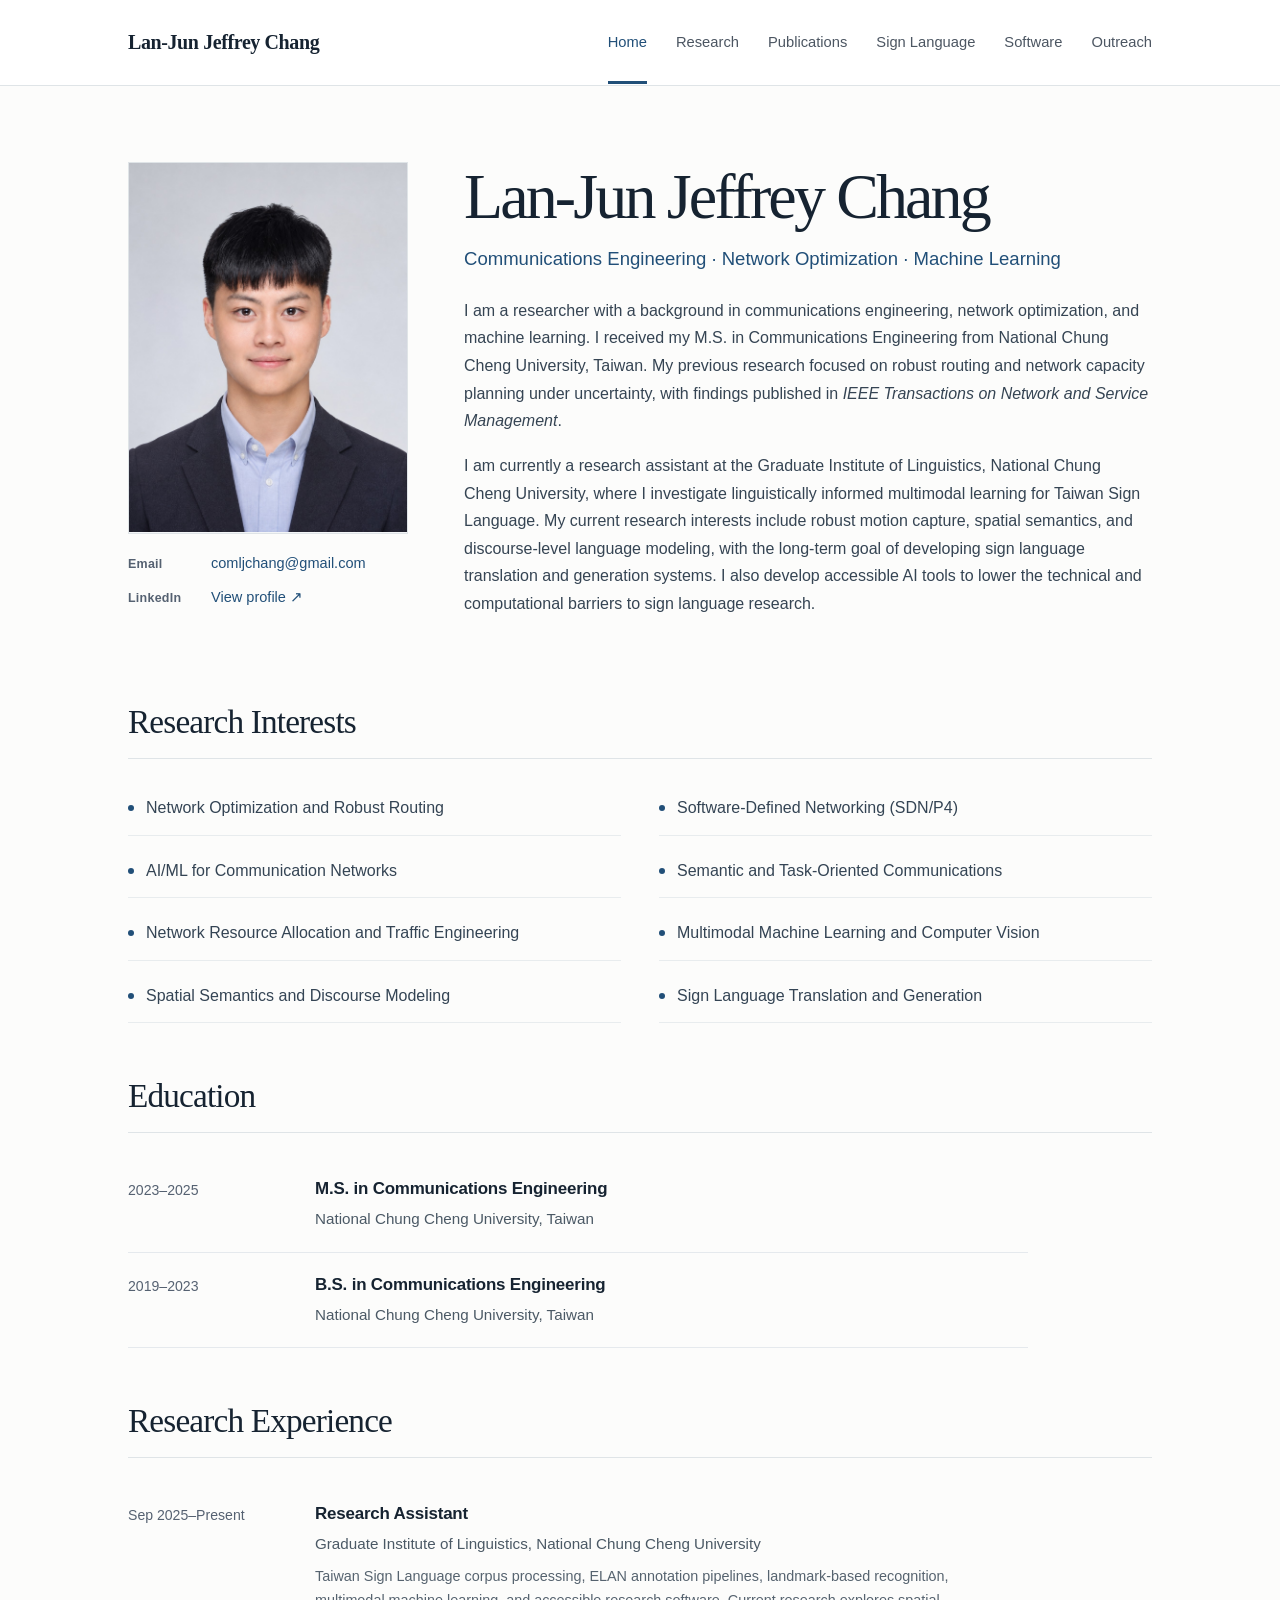
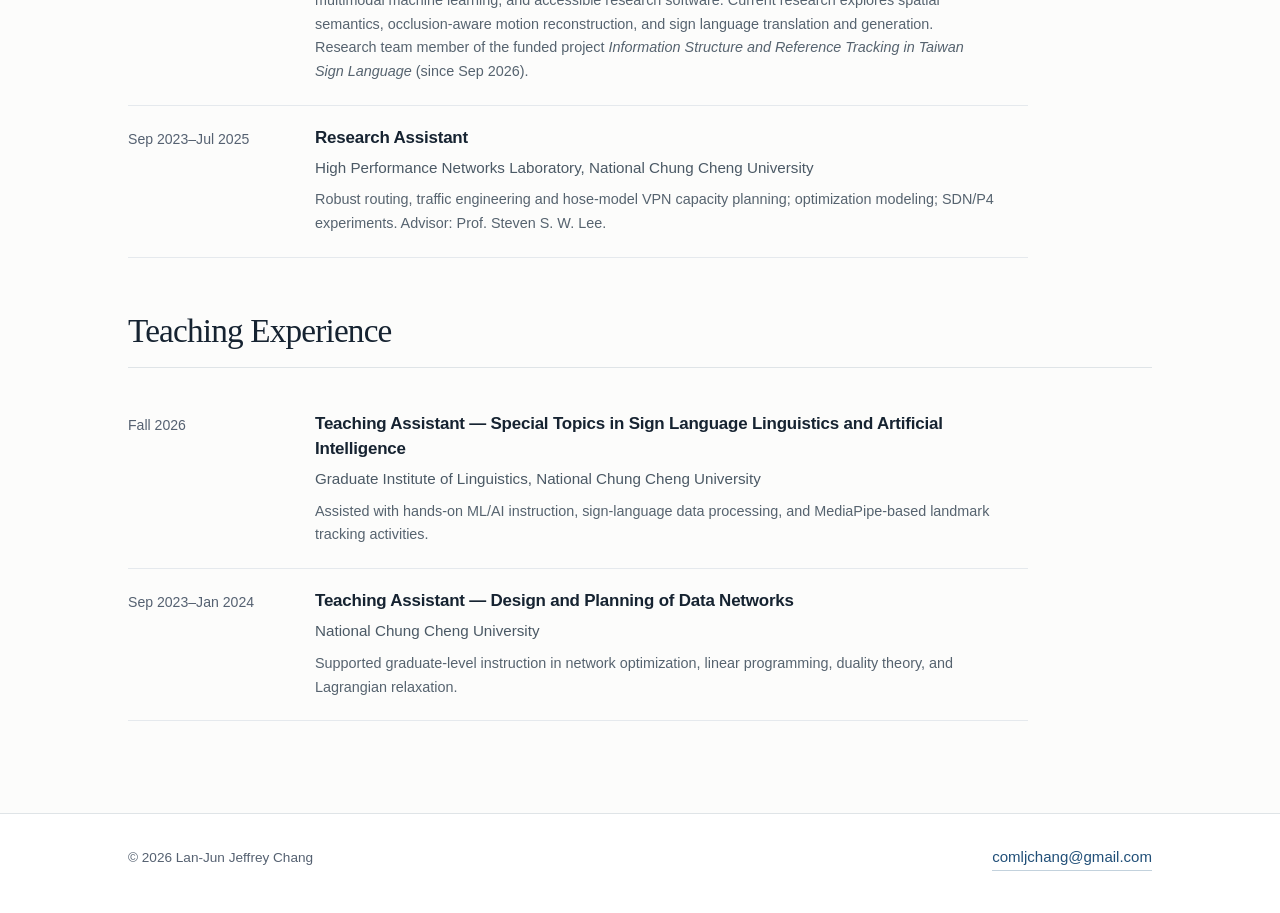
==== commit a929cc4d: "Add files via upload" ====
--- a/index.html
+++ b/index.html
@@ -1,135 +1,132 @@
-<!doctype html>
+<!DOCTYPE html>
+
 <html lang="en">
 <head>
-  <meta charset="utf-8">
-  <meta name="viewport" content="width=device-width, initial-scale=1">
-  <meta name="description" content="Academic homepage of Lan-Jun Jeffrey Chang, researcher in communications engineering, network optimization, and machine learning.">
-  <meta name="theme-color" content="#ffffff">
-  <title>Home | Lan-Jun Jeffrey Chang</title>
-  <link rel="icon" type="image/svg+xml" href="favicon.svg">
-  <link rel="stylesheet" href="styles.css">
-  <!-- Cloudflare Web Analytics -->
-  <script type="module" src="https://static.cloudflareinsights.com/beacon.min.js" data-cf-beacon='{"token":"f5f87599f31e4d71a6280b4d701c4378"}'></script>
-  <!-- End Cloudflare Web Analytics -->
+<meta charset="utf-8"/>
+<meta content="width=device-width, initial-scale=1" name="viewport"/>
+<meta content="Academic homepage of Lan-Jun Jeffrey Chang, researcher in communications engineering, network optimization, and machine learning." name="description"/>
+<meta content="#ffffff" name="theme-color"/>
+<title>Home | Lan-Jun Jeffrey Chang</title>
+<link href="favicon.svg" rel="icon" type="image/svg+xml"/>
+<link href="styles.css?v=20261120-outreach" rel="stylesheet"/>
+<!-- Cloudflare Web Analytics -->
+<script data-cf-beacon='{"token":"f5f87599f31e4d71a6280b4d701c4378"}' src="https://static.cloudflareinsights.com/beacon.min.js" type="module"></script>
+<!-- End Cloudflare Web Analytics -->
 </head>
 <body>
-  <a class="skip-link" href="#main">Skip to content</a>
-  <header class="site-header">
-    <div class="container header-inner">
-      <a class="site-name" href="index.html">Lan-Jun Jeffrey Chang</a>
-      <nav class="site-nav" aria-label="Main navigation">
-        <a href="index.html" aria-current="page">Home</a>
-        <a href="research.html">Research</a>
-        <a href="publications.html">Publications</a>
-        <a href="sign-language.html">Sign Language</a>
-        <a href="software.html">Software</a>
-      </nav>
-    </div>
-  </header>
-  <main id="main" class="container">
-    <section class="home-intro" aria-labelledby="person-name">
-      <div class="portrait-column">
-        <figure class="portrait">
-          <img src="profile.png" alt="Portrait of Lan-Jun Jeffrey Chang" width="1157" height="1536" loading="eager" decoding="async">
-        </figure>
-        <address class="portrait-contact" aria-label="Contact information">
-          <div class="portrait-contact-row">
-            <span class="portrait-contact-label">Email</span>
-            <a href="mailto:comljchang@gmail.com">comljchang@gmail.com</a>
-          </div>
-          <div class="portrait-contact-row">
-            <span class="portrait-contact-label">LinkedIn</span>
-            <a href="https://www.linkedin.com/in/lan-jun-chang-572310377" target="_blank" rel="noopener noreferrer" aria-label="Lan-Jun Jeffrey Chang on LinkedIn">View profile ↗</a>
-          </div>
-        </address>
-      </div>
-      <div class="intro-text">
-        <h1 id="person-name">Lan-Jun Jeffrey Chang</h1>
-        <p class="subtitle">Communications Engineering · Network Optimization · Machine Learning</p>
-        <div class="bio">
-          <p>I am a researcher with a background in communications engineering, network optimization, and machine learning. I received my M.S. in Communications Engineering from National Chung Cheng University, Taiwan. My previous research focused on robust routing and network capacity planning under uncertainty, with findings published in <em>IEEE Transactions on Network and Service Management</em>.</p>
-          <p>I am currently a research assistant at the Graduate Institute of Linguistics, National Chung Cheng University, where I investigate linguistically informed multimodal learning for Taiwan Sign Language. My current research interests include robust motion capture, spatial semantics, and discourse-level language modeling, with the long-term goal of developing sign language translation and generation systems. I also develop accessible AI tools to lower the technical and computational barriers to sign language research.</p>
-        </div>
-      </div>
-    </section>
-
-    <section class="section" aria-labelledby="interests-title">
-      <div class="section-title"><h2 id="interests-title">Research Interests</h2></div>
-      <ul class="interests">
-        <li>Network Optimization and Robust Routing</li>
-        <li>Software-Defined Networking (SDN/P4)</li>
-        <li>AI/ML for Communication Networks</li>
-        <li>Semantic and Task-Oriented Communications</li>
-        <li>Network Resource Allocation and Traffic Engineering</li>
-        <li>Multimodal Machine Learning and Computer Vision</li>
-        <li>Spatial Semantics and Discourse Modeling</li>
-        <li>Sign Language Translation and Generation</li>
-      </ul>
-    </section>
-
-    <section class="section" aria-labelledby="education-title">
-      <div class="section-title"><h2 id="education-title">Education</h2></div>
-      <div class="timeline">
-        <div class="entry">
-          <div class="date">2023–2025</div>
-          <div><h3>M.S. in Communications Engineering</h3><p>National Chung Cheng University, Taiwan</p></div>
-        </div>
-        <div class="entry">
-          <div class="date">2019–2023</div>
-          <div><h3>B.S. in Communications Engineering</h3><p>National Chung Cheng University, Taiwan</p></div>
-        </div>
-      </div>
-    </section>
-
-    <section class="section" aria-labelledby="work-title">
-      <div class="section-title"><h2 id="work-title">Research Experience</h2></div>
-      <div class="timeline">
-        <div class="entry">
-          <div class="date">Sep 2025–Present</div>
-          <div>
-            <h3>Research Assistant</h3>
-            <p>Graduate Institute of Linguistics, National Chung Cheng University</p>
-            <p class="detail">Taiwan Sign Language corpus processing, ELAN annotation pipelines, landmark-based recognition, multimodal machine learning, and accessible research software. Current research explores spatial semantics, occlusion-aware motion reconstruction, and sign language translation and generation. Research team member of the funded project <em>Information Structure and Reference Tracking in Taiwan Sign Language</em> (since Sep 2026).</p>
-          </div>
-        </div>
-        <div class="entry">
-          <div class="date">Sep 2023–Jul 2025</div>
-          <div>
-            <h3>Research Assistant</h3>
-            <p>High Performance Networks Laboratory, National Chung Cheng University</p>
-            <p class="detail">Robust routing, traffic engineering and hose-model VPN capacity planning; optimization modeling; SDN/P4 experiments. Advisor: Prof. Steven S. W. Lee.</p>
-          </div>
-        </div>
-      </div>
-    </section>
-
-    <section class="section" aria-labelledby="teaching-title">
-      <div class="section-title"><h2 id="teaching-title">Teaching Experience</h2></div>
-      <div class="timeline">
-        <div class="entry">
-          <div class="date">Fall 2026</div>
-          <div>
-            <h3>Teaching Assistant — Special Topics in Sign Language Linguistics and Artificial Intelligence</h3>
-            <p>Graduate Institute of Linguistics, National Chung Cheng University</p>
-            <p class="detail">Assisted with hands-on ML/AI instruction, sign-language data processing, and MediaPipe-based landmark tracking activities.</p>
-          </div>
-        </div>
-        <div class="entry">
-          <div class="date">Sep 2023–Jan 2024</div>
-          <div>
-            <h3>Teaching Assistant — Design and Planning of Data Networks</h3>
-            <p>National Chung Cheng University</p>
-            <p class="detail">Supported graduate-level instruction in network optimization, linear programming, duality theory, and Lagrangian relaxation.</p>
-          </div>
-        </div>
-      </div>
-    </section>
-  </main>
-  <footer class="site-footer">
-    <div class="container footer-inner">
-      <p>© 2026 Lan-Jun Jeffrey Chang</p>
-      <a class="footer-email" href="mailto:comljchang@gmail.com">comljchang@gmail.com</a>
-    </div>
-  </footer>
+<a class="skip-link" href="#main">Skip to content</a>
+<header class="site-header">
+<div class="container header-inner">
+<a class="site-name" href="index.html">Lan-Jun Jeffrey Chang</a>
+<nav aria-label="Main navigation" class="site-nav">
+<a aria-current="page" href="index.html">Home</a>
+<a href="research.html">Research</a>
+<a href="publications.html">Publications</a>
+<a href="sign-language.html">Sign Language</a>
+<a href="software.html">Software</a>
+<a href="outreach.html">Outreach</a></nav>
+</div>
+</header>
+<main class="container" id="main">
+<section aria-labelledby="person-name" class="home-intro">
+<div class="portrait-column">
+<figure class="portrait">
+<img alt="Portrait of Lan-Jun Jeffrey Chang" decoding="async" height="1536" loading="eager" src="profile.png" width="1157"/>
+</figure>
+<address aria-label="Contact information" class="portrait-contact">
+<div class="portrait-contact-row">
+<span class="portrait-contact-label">Email</span>
+<a href="mailto:comljchang@gmail.com">comljchang@gmail.com</a>
+</div>
+<div class="portrait-contact-row">
+<span class="portrait-contact-label">LinkedIn</span>
+<a aria-label="Lan-Jun Jeffrey Chang on LinkedIn" href="https://www.linkedin.com/in/lan-jun-chang-572310377" rel="noopener noreferrer" target="_blank">View profile ↗</a>
+</div>
+</address>
+</div>
+<div class="intro-text">
+<h1 id="person-name">Lan-Jun Jeffrey Chang</h1>
+<p class="subtitle">Communications Engineering · Network Optimization · Machine Learning</p>
+<div class="bio">
+<p>I am a researcher with a background in communications engineering, network optimization, and machine learning. I received my M.S. in Communications Engineering from National Chung Cheng University, Taiwan. My previous research focused on robust routing and network capacity planning under uncertainty, with findings published in <em>IEEE Transactions on Network and Service Management</em>.</p>
+<p>I am currently a research assistant at the Graduate Institute of Linguistics, National Chung Cheng University, where I investigate linguistically informed multimodal learning for Taiwan Sign Language. My current research interests include robust motion capture, spatial semantics, and discourse-level language modeling, with the long-term goal of developing sign language translation and generation systems. I also develop accessible AI tools to lower the technical and computational barriers to sign language research.</p>
+</div>
+</div>
+</section>
+<section aria-labelledby="interests-title" class="section">
+<div class="section-title"><h2 id="interests-title">Research Interests</h2></div>
+<ul class="interests">
+<li>Network Optimization and Robust Routing</li>
+<li>Software-Defined Networking (SDN/P4)</li>
+<li>AI/ML for Communication Networks</li>
+<li>Semantic and Task-Oriented Communications</li>
+<li>Network Resource Allocation and Traffic Engineering</li>
+<li>Multimodal Machine Learning and Computer Vision</li>
+<li>Spatial Semantics and Discourse Modeling</li>
+<li>Sign Language Translation and Generation</li>
+</ul>
+</section>
+<section aria-labelledby="education-title" class="section">
+<div class="section-title"><h2 id="education-title">Education</h2></div>
+<div class="timeline">
+<div class="entry">
+<div class="date">2023–2025</div>
+<div><h3>M.S. in Communications Engineering</h3><p>National Chung Cheng University, Taiwan</p></div>
+</div>
+<div class="entry">
+<div class="date">2019–2023</div>
+<div><h3>B.S. in Communications Engineering</h3><p>National Chung Cheng University, Taiwan</p></div>
+</div>
+</div>
+</section>
+<section aria-labelledby="work-title" class="section">
+<div class="section-title"><h2 id="work-title">Research Experience</h2></div>
+<div class="timeline">
+<div class="entry">
+<div class="date">Sep 2025–Present</div>
+<div>
+<h3>Research Assistant</h3>
+<p>Graduate Institute of Linguistics, National Chung Cheng University</p>
+<p class="detail">Taiwan Sign Language corpus processing, ELAN annotation pipelines, landmark-based recognition, multimodal machine learning, and accessible research software. Current research explores spatial semantics, occlusion-aware motion reconstruction, and sign language translation and generation. Research team member of the funded project <em>Information Structure and Reference Tracking in Taiwan Sign Language</em> (since Sep 2026).</p>
+</div>
+</div>
+<div class="entry">
+<div class="date">Sep 2023–Jul 2025</div>
+<div>
+<h3>Research Assistant</h3>
+<p>High Performance Networks Laboratory, National Chung Cheng University</p>
+<p class="detail">Robust routing, traffic engineering and hose-model VPN capacity planning; optimization modeling; SDN/P4 experiments. Advisor: Prof. Steven S. W. Lee.</p>
+</div>
+</div>
+</div>
+</section>
+<section aria-labelledby="teaching-title" class="section">
+<div class="section-title"><h2 id="teaching-title">Teaching Experience</h2></div>
+<div class="timeline">
+<div class="entry">
+<div class="date">Fall 2026</div>
+<div>
+<h3>Teaching Assistant — Special Topics in Sign Language Linguistics and Artificial Intelligence</h3>
+<p>Graduate Institute of Linguistics, National Chung Cheng University</p>
+<p class="detail">Assisted with hands-on ML/AI instruction, sign-language data processing, and MediaPipe-based landmark tracking activities.</p>
+</div>
+</div>
+<div class="entry">
+<div class="date">Sep 2023–Jan 2024</div>
+<div>
+<h3>Teaching Assistant — Design and Planning of Data Networks</h3>
+<p>National Chung Cheng University</p>
+<p class="detail">Supported graduate-level instruction in network optimization, linear programming, duality theory, and Lagrangian relaxation.</p>
+</div>
+</div>
+</div>
+</section>
+</main>
+<footer class="site-footer">
+<div class="container footer-inner">
+<p>© 2026 Lan-Jun Jeffrey Chang</p>
+<a class="footer-email" href="mailto:comljchang@gmail.com">comljchang@gmail.com</a>
+</div>
+</footer>
 </body>
 </html>
--- a/styles.css
+++ b/styles.css
@@ -252,3 +252,39 @@
 @media(max-width:1050px){.platform-download-group{grid-template-columns:1fr;gap:7px}}
 @media(max-width:800px){.download-panel-action{width:100%}.platform-download-group{grid-template-columns:90px minmax(0,1fr);gap:12px}}
 @media(max-width:450px){.platform-download-group{grid-template-columns:1fr;gap:6px}.platform-download-group .language-downloads{display:grid;grid-template-columns:repeat(2,minmax(0,1fr));gap:7px}.platform-download-group .download-link{min-width:0;padding:9px 5px;font-size:.78rem}}
+
+/* Outreach and software branding — original application artwork */
+.software-card-heading{display:flex;align-items:flex-start;gap:16px;width:100%;margin-bottom:15px}
+.app-icon{width:84px;height:84px;object-fit:contain;flex:none;border-radius:17%;display:block}
+.software-card-heading-text{min-width:0;flex:1}
+.software-card-heading h3{margin:0 0 9px!important}
+.software-card-heading .software-version{margin:0!important}
+.app-title-row{display:flex;align-items:flex-start;gap:26px}
+.app-title-row>.app-icon{width:120px;height:120px;margin-top:5px}
+.app-title-row>div{min-width:0;flex:1}
+.app-jump{display:inline-block;font-weight:600;font-size:.9rem;margin-top:5px}
+.download-icon{width:23px;height:23px;object-fit:contain;flex:none;border-radius:15%;display:block}
+.edition-preview{display:flex;gap:22px;flex-wrap:wrap;margin-top:17px}
+.edition-preview>span{display:flex;align-items:center;gap:9px;font-size:.81rem;color:var(--muted)}
+.edition-icon{width:39px;height:39px;object-fit:contain;border-radius:15%}
+.tool-mini-grid{display:grid;grid-template-columns:repeat(2,minmax(0,1fr));gap:16px;margin:22px 0}
+.tool-mini{display:flex;align-items:center;gap:14px;padding:16px;background:var(--paper);border:1px solid var(--line);text-decoration:none;color:var(--ink);min-width:0}
+.tool-mini:hover{border-color:var(--accent);color:var(--accent)}
+.mini-app-icon{width:58px;height:58px;object-fit:contain;flex:none;border-radius:15%}
+.tool-mini>span:nth-child(2){display:flex;flex-direction:column;gap:4px;flex:1;min-width:0}
+.tool-mini strong{font-size:.98rem;line-height:1.4}
+.tool-mini>span>span{font-size:.82rem;line-height:1.45;color:var(--muted)}
+.mini-arrow{color:var(--accent);flex:none}
+.related-page-links{font-size:.93rem;display:flex;gap:12px;flex-wrap:wrap}
+.outreach-teaching{display:grid;grid-template-columns:1.15fr 1fr;gap:32px;align-items:start}
+.outreach-teaching .teaching-photo{margin:0;max-width:none}
+.outreach-teaching .teaching-photo img{width:100%;height:auto}
+.outreach-teaching h3{margin-top:0}
+.outreach-meta{font-size:.88rem;color:var(--muted)!important}
+.accessibility-principles{display:grid;grid-template-columns:repeat(2,minmax(0,1fr));gap:0 28px;margin:22px 0;border-top:1px solid var(--line)}
+.accessibility-principles>div{border-bottom:1px solid var(--line);padding:18px 0}
+.accessibility-principles h3{margin:0 0 7px}
+.accessibility-principles p{margin:0;font-size:.94rem}
+@media(max-width:900px){.site-nav{column-gap:16px}.header-inner{gap:16px}}
+@media(max-width:690px){.app-title-row{gap:15px}.app-title-row>.app-icon{width:76px;height:76px}.app-title-row h1{font-size:clamp(1.85rem,7vw,2.55rem)}.tool-mini-grid,.outreach-teaching{grid-template-columns:1fr;gap:17px}.outreach-teaching .teaching-photo{margin:0}.software-card-heading .app-icon{width:70px;height:70px}.outreach-teaching h3{margin-top:0}}
+@media(max-width:450px){.accessibility-principles{grid-template-columns:1fr}.download-icon{width:19px;height:19px}.platform-download-group .download-link{gap:4px}.edition-preview{gap:12px}.app-title-row{gap:12px}}
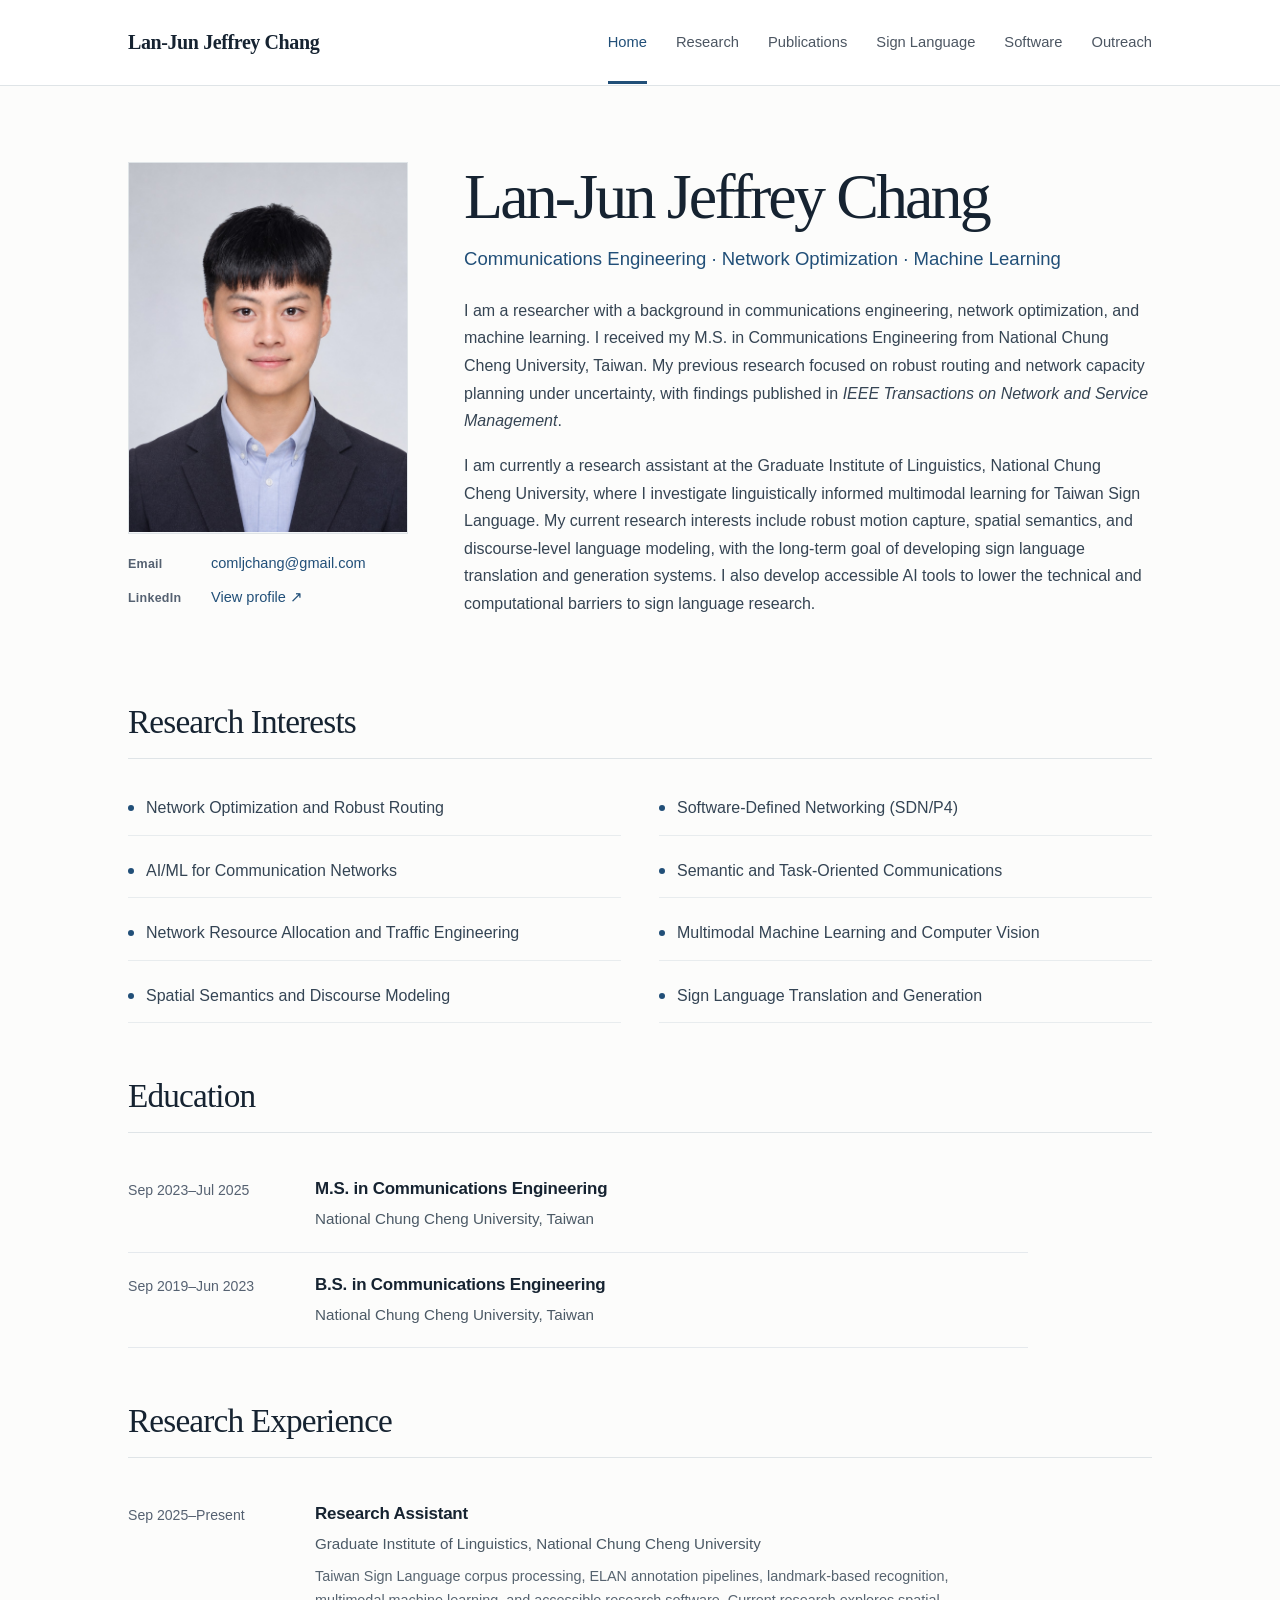
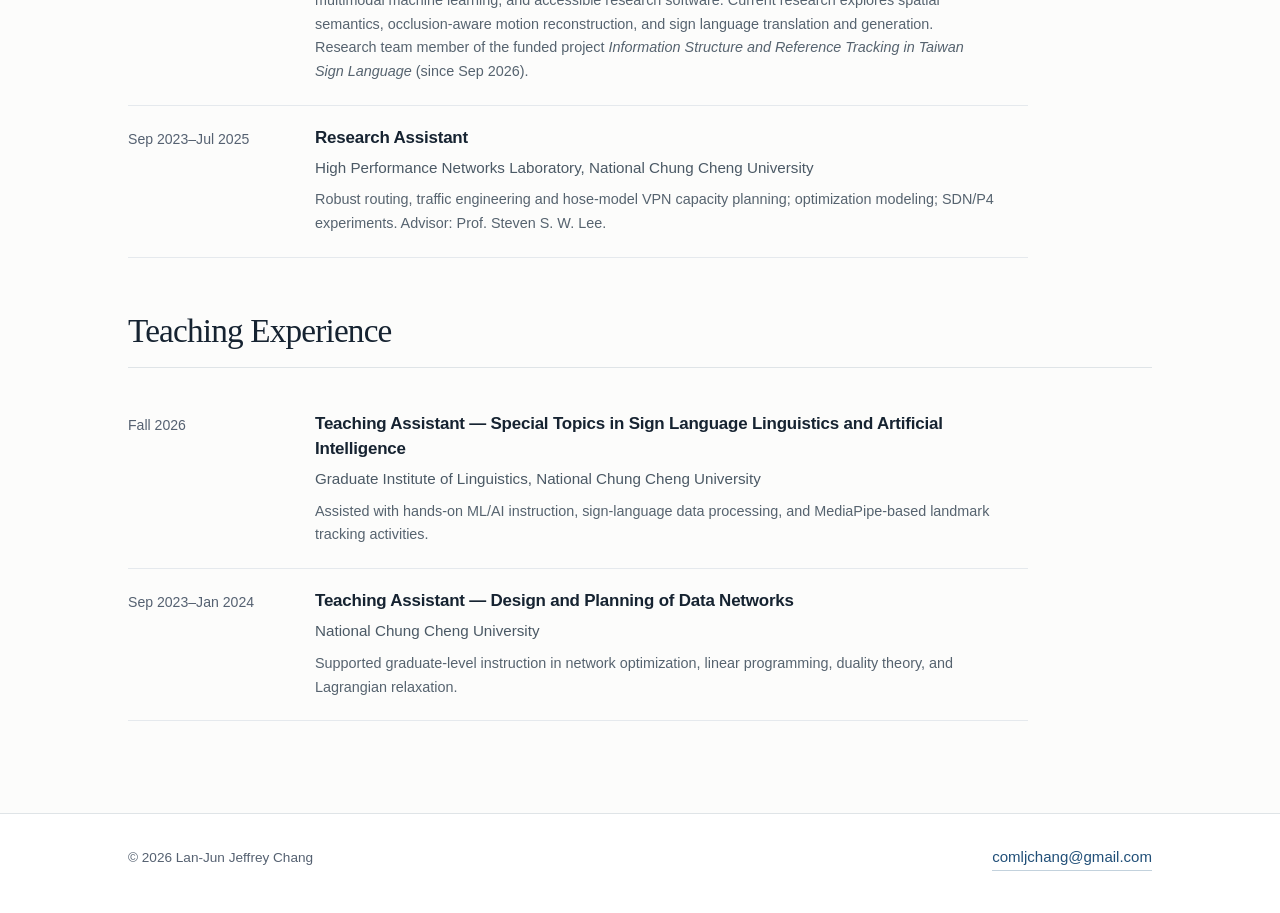
==== commit ba3decf1: "Add files via upload" ====
--- a/index.html
+++ b/index.html
@@ -70,11 +70,11 @@
 <div class="section-title"><h2 id="education-title">Education</h2></div>
 <div class="timeline">
 <div class="entry">
-<div class="date">2023–2025</div>
+<div class="date">Sep 2023–Jul 2025</div>
 <div><h3>M.S. in Communications Engineering</h3><p>National Chung Cheng University, Taiwan</p></div>
 </div>
 <div class="entry">
-<div class="date">2019–2023</div>
+<div class="date">Sep 2019–Jun 2023</div>
 <div><h3>B.S. in Communications Engineering</h3><p>National Chung Cheng University, Taiwan</p></div>
 </div>
 </div>
